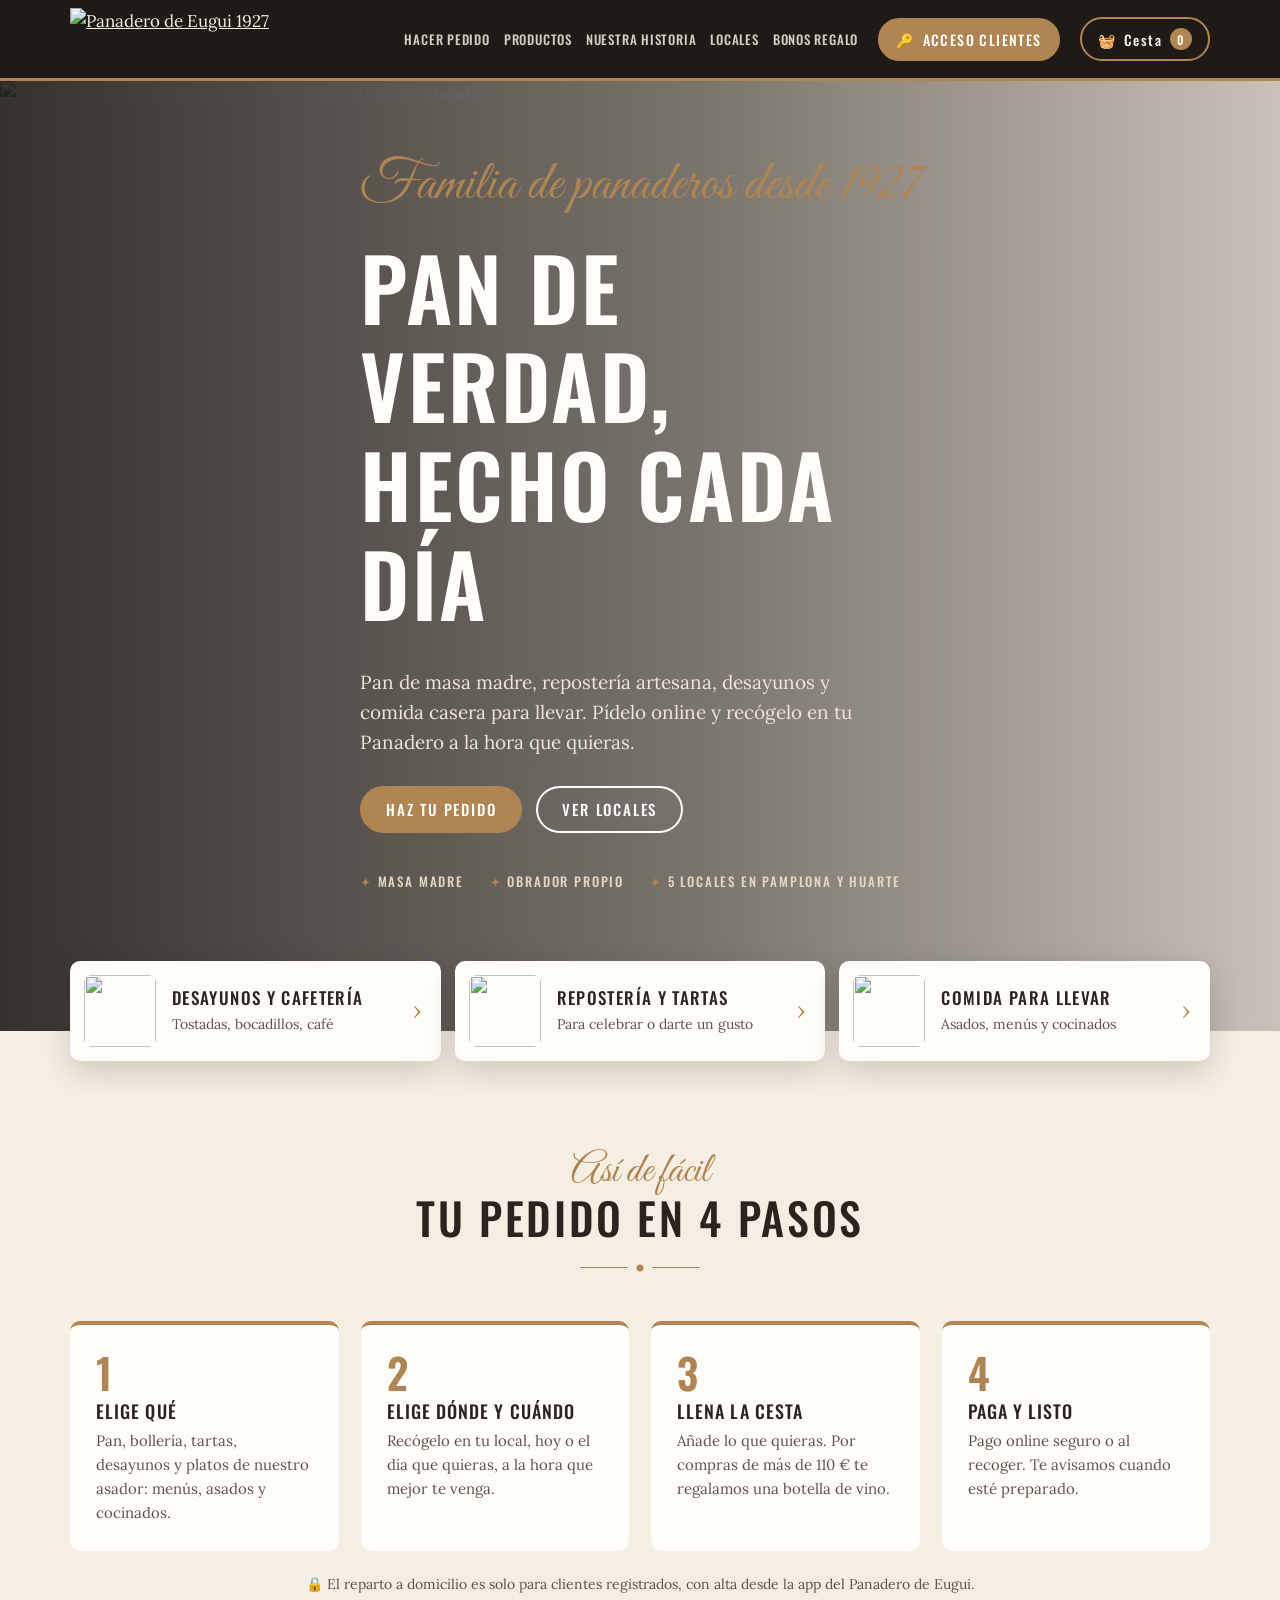
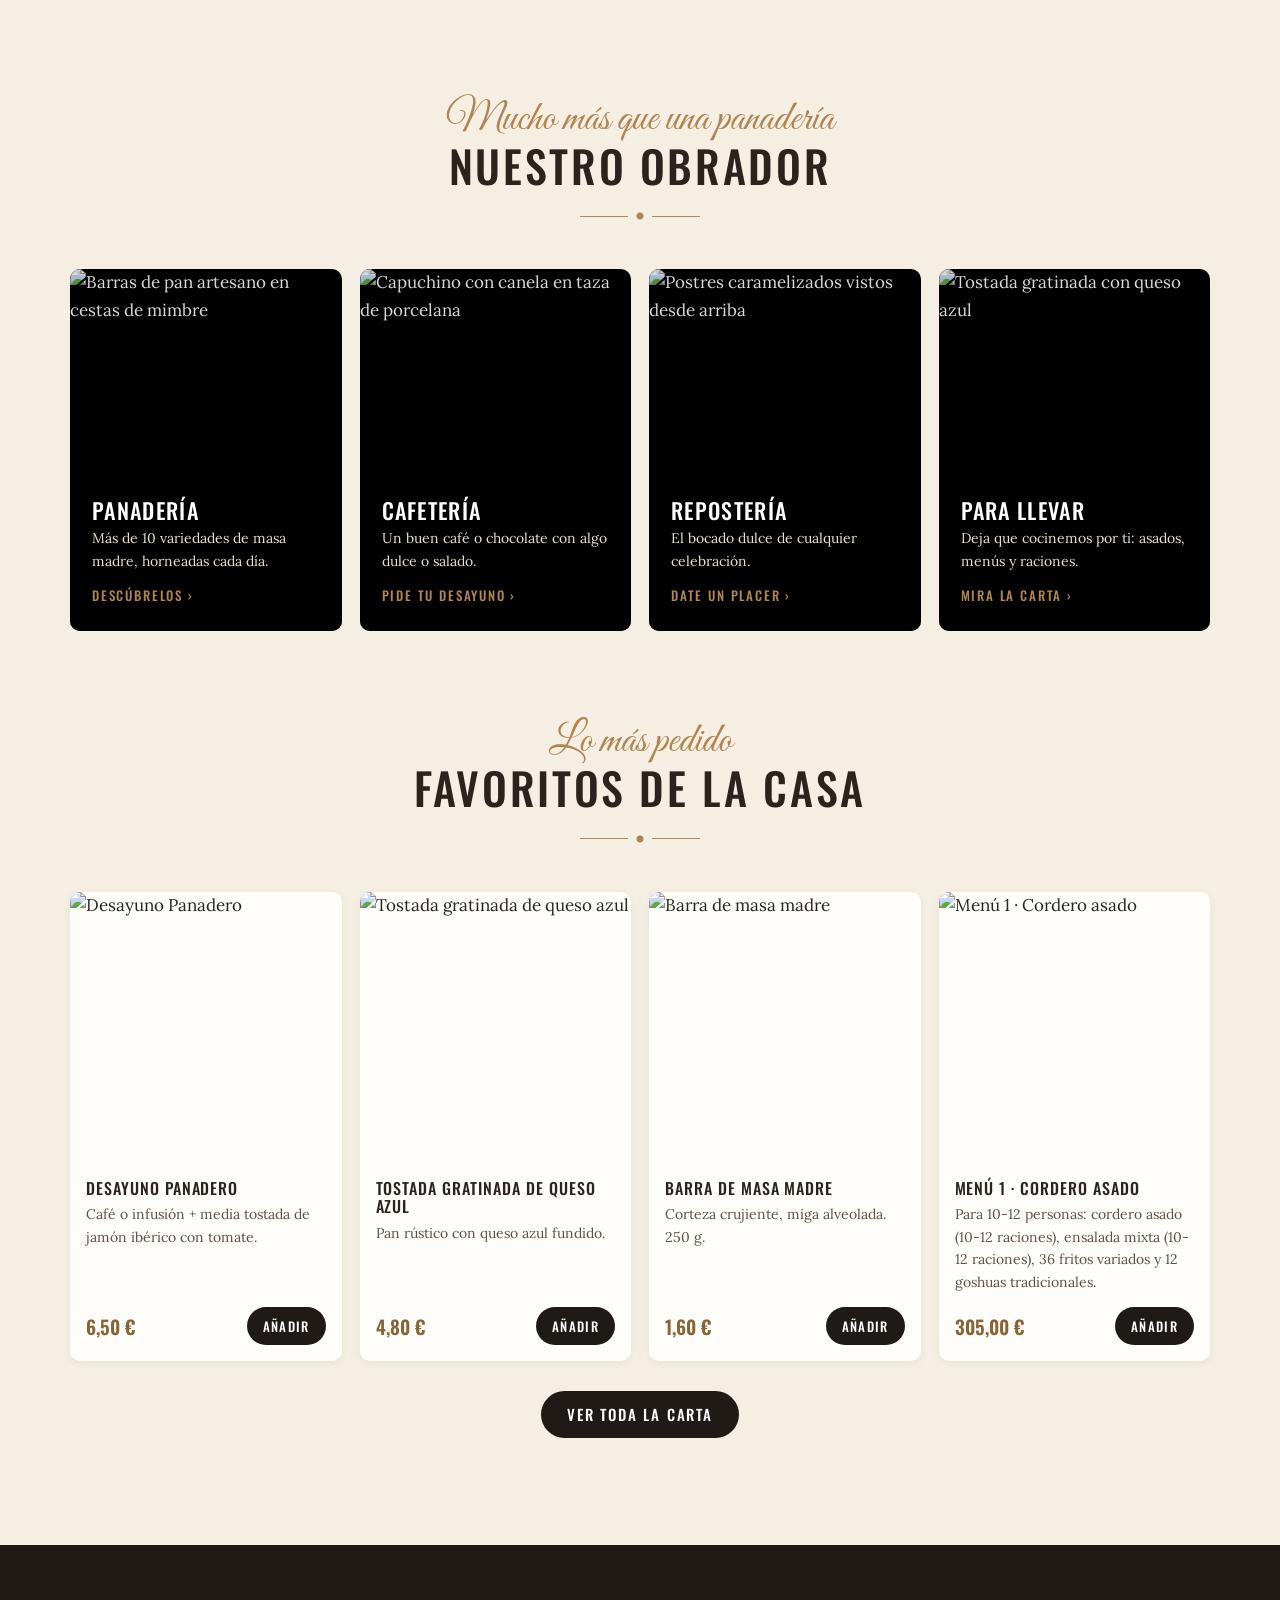
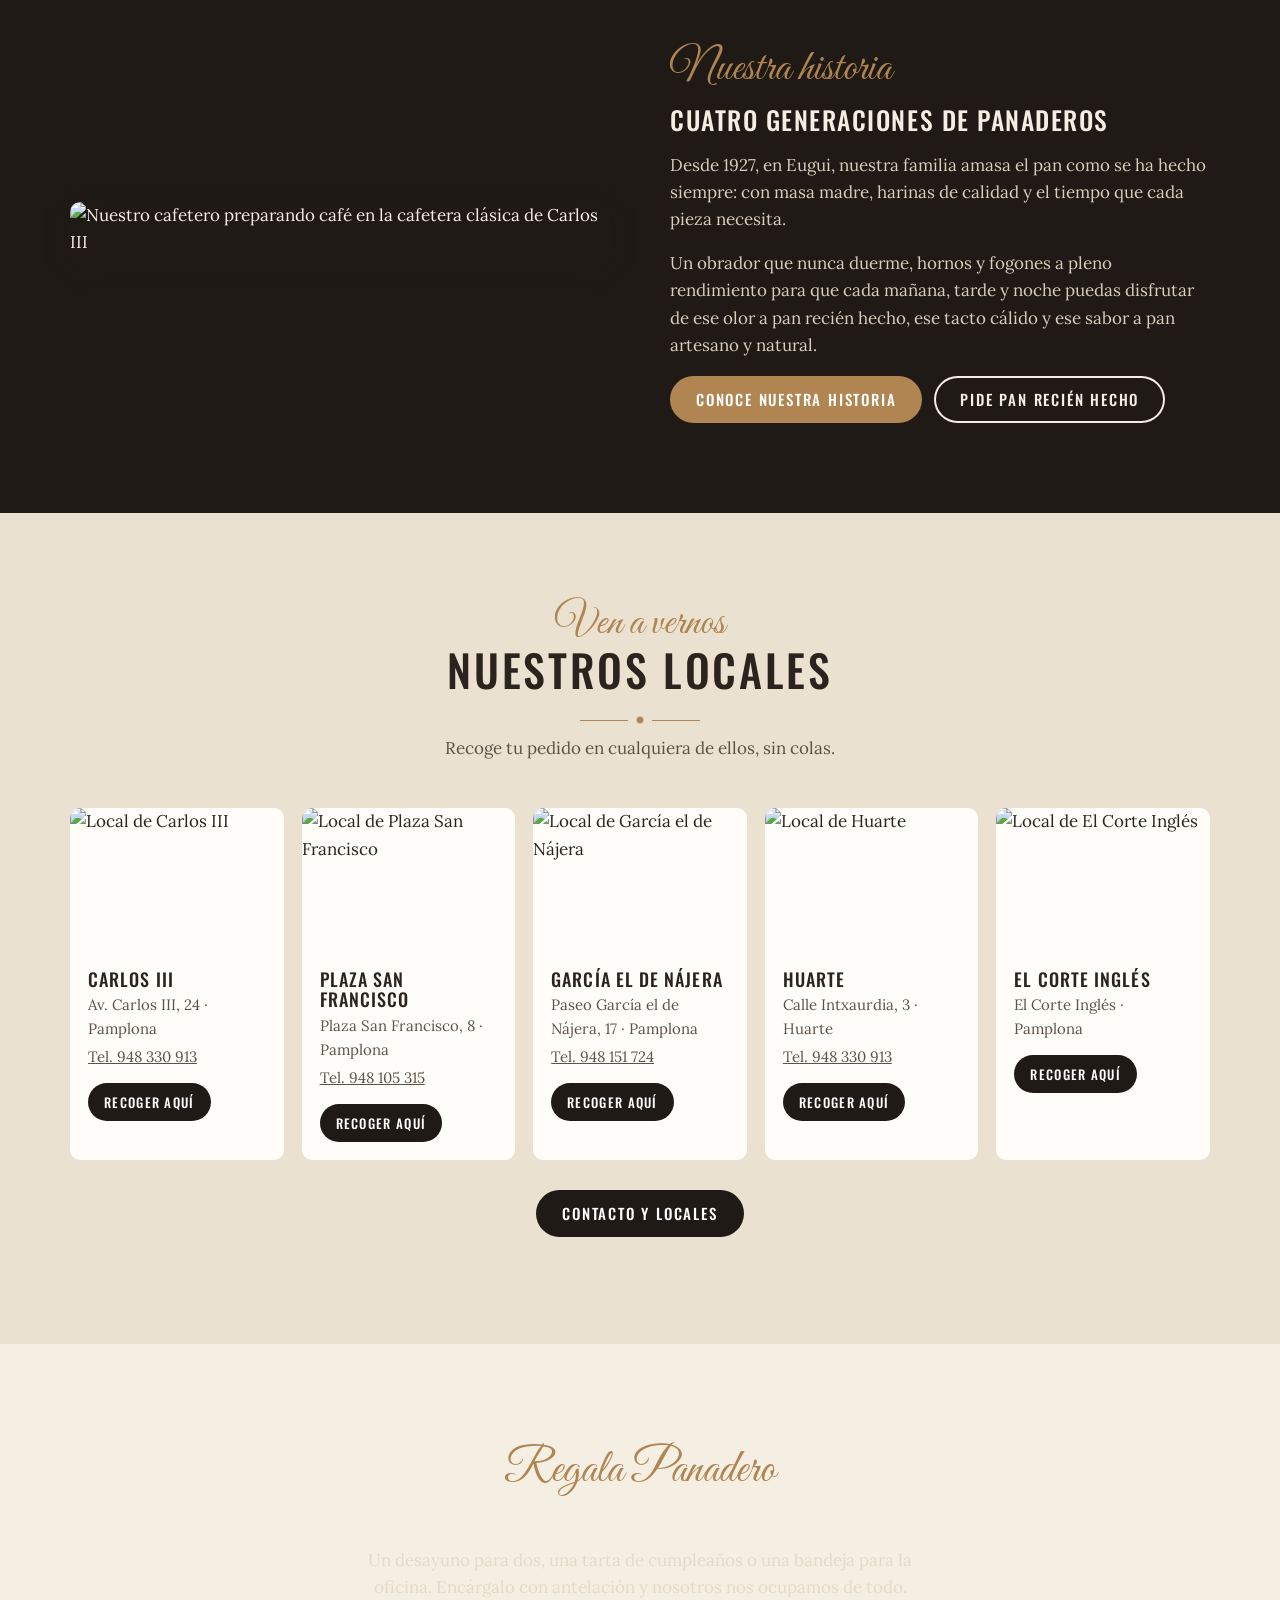
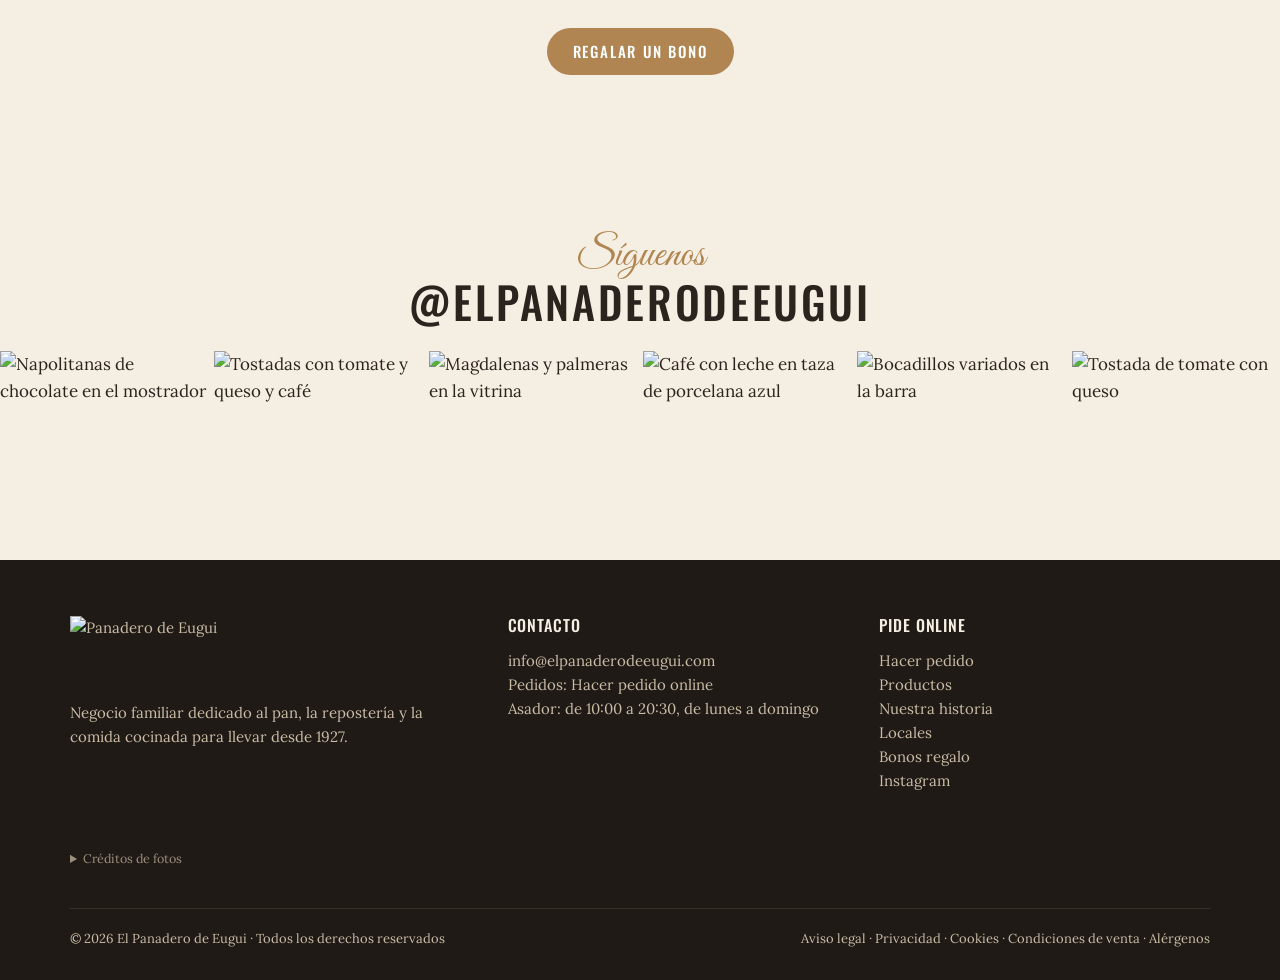
==== index.html @ a1040582 "Add files via upload" ====
<!doctype html>
<html lang="es">
<head>
<meta charset="utf-8">
<meta name="viewport" content="width=device-width,initial-scale=1">
<title>Panadero de Eugui · Familia de panaderos desde 1927</title>
<meta name="description" content="Pan de masa madre, repostería, cafetería y comida para llevar en Pamplona y Huarte. Haz tu pedido online y recógelo en tu tienda.">
<link rel="stylesheet" href="fuentes.css?v=20261023b">
<style>
:root{
  --negro:#1f1a16; --negro-2:#2a231d; --oro:#b08551; --oro-osc:#8a6436;
  --papel:#f5eee2; --papel-2:#ebe1d0; --texto:#2b241e; --texto-suave:#5e5248;
  --blanco:#fffdf9; --ok:#3f6b3a; --radio:10px;
  --sombra:0 10px 30px rgba(31,26,22,.18);
}
*{box-sizing:border-box}
html{scroll-behavior:smooth}
html,body{overflow-x:clip}
body{margin:0;background:var(--papel);color:var(--texto);font:17px/1.6 Lora,Georgia,serif}
img{max-width:100%;display:block}
a{color:inherit}
h1,h2,h3{font-family:Oswald,Arial Narrow,sans-serif;font-weight:500;letter-spacing:.06em;text-transform:uppercase;line-height:1.15;margin:0 0 .4em}
.script{font-family:"Great Vibes",cursive;text-transform:none;letter-spacing:0;font-weight:400;color:var(--oro)}
.wrap{max-width:1180px;margin:0 auto;padding:0 20px}
.skip{position:absolute;left:-999px;top:0;background:var(--oro);color:#fff;padding:10px 16px;z-index:999}
.skip:focus{left:10px;top:10px}
:focus-visible{outline:3px solid var(--oro);outline-offset:3px}
.btn{display:inline-flex;align-items:center;justify-content:center;gap:.5em;border:0;cursor:pointer;font:500 15px/1 Oswald,sans-serif;letter-spacing:.12em;text-transform:uppercase;padding:16px 26px;border-radius:999px;background:var(--oro);color:#fff;text-decoration:none;transition:background .2s,transform .2s}
.btn:hover{background:var(--oro-osc);transform:translateY(-1px)}
.btn.sec{background:transparent;color:inherit;box-shadow:inset 0 0 0 2px currentColor}
.btn.sec:hover{background:rgba(255,255,255,.08)}
.btn.osc{background:var(--negro)}
.btn[disabled]{opacity:.45;cursor:not-allowed;transform:none}

/* Cabecera */
header.top{position:sticky;top:0;z-index:50;background:var(--negro);color:var(--papel);border-bottom:3px solid var(--oro)}
.top .wrap{display:flex;align-items:center;gap:20px;height:78px}
.logo img{height:62px;width:auto}
nav.menu{display:flex;gap:22px;margin-left:auto}
nav.menu a{font:500 14px Oswald,sans-serif;letter-spacing:.14em;text-transform:uppercase;text-decoration:none;opacity:.85}
nav.menu a:hover{opacity:1;color:var(--oro)}
.carrito-btn{position:relative;background:none;border:2px solid var(--oro);color:var(--papel);border-radius:999px;padding:9px 16px;font:500 14px Oswald,sans-serif;letter-spacing:.1em;cursor:pointer;display:flex;gap:8px;align-items:center}
.carrito-btn .n{background:var(--oro);color:#fff;border-radius:999px;min-width:22px;height:22px;display:inline-grid;place-items:center;font-size:12px}
.hamb{display:none;background:none;border:0;color:var(--papel);font-size:28px;cursor:pointer}

/* Hero */
.hero{position:relative;min-height:min(86vh,720px);display:grid;align-items:center;color:var(--blanco);overflow:hidden}
.hero>img{position:absolute;inset:0;width:100%;height:100%;object-fit:cover}
.hero:after{content:"";position:absolute;inset:0;background:linear-gradient(90deg,rgba(20,16,13,.85) 0%,rgba(20,16,13,.55) 55%,rgba(20,16,13,.2) 100%)}
.hero .wrap{position:relative;z-index:1;padding-top:60px;padding-bottom:140px}
@media (max-width:600px){.hero .wrap{padding-bottom:90px}}
.hero .script{font-size:clamp(34px,5vw,56px);display:block;margin-bottom:6px}
.hero h1{font-size:clamp(40px,7vw,86px);font-weight:600;max-width:11ch;letter-spacing:.03em}
.hero p{max-width:520px;font-size:19px;margin:0 0 28px;color:#efe6d8}
.hero .ctas{display:flex;flex-wrap:wrap;gap:14px}
.hero .sello{display:flex;gap:26px;margin-top:38px;font:500 13px Oswald,sans-serif;letter-spacing:.14em;text-transform:uppercase;color:#e6d7c1;flex-wrap:wrap}
.hero .sello span:before{content:"✦ ";color:var(--oro)}

/* Accesos tipo Coffing */
.accesos{margin-top:-70px;position:relative;z-index:2}
.accesos .grid{display:grid;grid-template-columns:repeat(3,1fr);gap:14px}
.acceso{background:var(--blanco);border-radius:var(--radio);box-shadow:var(--sombra);display:flex;align-items:center;gap:16px;padding:14px 20px 14px 14px;text-decoration:none;border:0;cursor:pointer;text-align:left;font:inherit;color:inherit;transition:transform .2s}
.acceso:hover{transform:translateY(-3px)}
.acceso img{width:72px;height:72px;border-radius:8px;object-fit:cover}
.acceso b{display:block;font:500 17px Oswald,sans-serif;letter-spacing:.08em;text-transform:uppercase}
.acceso small{color:var(--texto-suave);font-size:14px}
.acceso .fl{margin-left:auto;font-size:22px;color:var(--oro)}

section{padding:90px 0}
.titulo{text-align:center;margin-bottom:46px}
.titulo .script{font-size:42px;display:block;line-height:1}
.titulo h2{font-size:clamp(28px,4vw,44px)}
.titulo p{max-width:640px;margin:8px auto 0;color:var(--texto-suave)}
.adorno{width:120px;height:14px;margin:10px auto 0;background:radial-gradient(circle,var(--oro) 3px,transparent 4px) center/14px 14px no-repeat,linear-gradient(var(--oro),var(--oro)) left center/48px 1px no-repeat,linear-gradient(var(--oro),var(--oro)) right center/48px 1px no-repeat}

/* Cómo funciona */
.pasos{display:grid;grid-template-columns:repeat(4,1fr);gap:22px;counter-reset:p}
.paso{background:var(--blanco);border-radius:var(--radio);padding:26px;border-top:4px solid var(--oro)}
.paso:before{counter-increment:p;content:counter(p);font:600 42px Oswald;color:var(--oro);display:block;line-height:1;margin-bottom:8px}
.paso h3{font-size:18px}
.paso p{margin:0;color:var(--texto-suave);font-size:15px}

/* Secciones de producto */
.bloques{display:grid;grid-template-columns:repeat(4,1fr);gap:18px}
.bloque{position:relative;border-radius:var(--radio);overflow:hidden;aspect-ratio:3/4;color:#fff;text-decoration:none;background:#000;cursor:pointer;border:0;padding:0;font:inherit;text-align:left}
.bloque img{width:100%;height:100%;object-fit:cover;transition:transform .5s,opacity .3s;opacity:.85}
.bloque:hover img{transform:scale(1.05);opacity:.7}
.bloque div{position:absolute;inset:auto 0 0 0;padding:22px;background:linear-gradient(transparent,rgba(0,0,0,.8))}
.bloque h3{font-size:22px;margin:0}
.bloque p{margin:4px 0 10px;font-size:14px;color:#eadfcd}
.bloque span{font:500 13px Oswald;letter-spacing:.14em;text-transform:uppercase;color:var(--oro)}

/* Historia */
.historia{background:var(--negro);color:var(--papel)}
.historia .wrap{display:grid;grid-template-columns:1fr 1fr;gap:60px;align-items:center}
.historia img{border-radius:var(--radio);box-shadow:var(--sombra)}
.historia p{color:#d9cdbb}
.historia .script{font-size:44px}

/* Catálogo destacado */
.destacados{display:grid;grid-template-columns:repeat(4,1fr);gap:18px}
.prod{background:var(--blanco);border-radius:var(--radio);overflow:hidden;display:flex;flex-direction:column;box-shadow:0 2px 10px rgba(0,0,0,.05)}
.prod img{aspect-ratio:1;object-fit:cover;width:100%}
.prod .c{padding:16px;display:flex;flex-direction:column;gap:6px;flex:1}
.prod h3{font-size:16px;margin:0}
.prod p{margin:0;font-size:14px;color:var(--texto-suave);flex:1}
.prod .pie{display:flex;align-items:center;justify-content:space-between;margin-top:8px}
.precio{font:600 19px Oswald;color:var(--oro-osc)}
.add{background:var(--negro);color:#fff;border:0;border-radius:999px;padding:9px 16px;font:500 13px Oswald;letter-spacing:.1em;text-transform:uppercase;cursor:pointer}
.add:hover{background:var(--oro)}

/* Locales */
.locales{background:var(--papel-2)}
.locs{display:grid;grid-template-columns:repeat(auto-fit,minmax(200px,1fr));gap:18px}
.loc{background:var(--blanco);border-radius:var(--radio);overflow:hidden}
.loc img{aspect-ratio:3/2;object-fit:cover;width:100%}
.loc .c{padding:18px}
.loc h3{font-size:18px;margin-bottom:4px}
.loc p{margin:0 0 4px;font-size:15px;color:var(--texto-suave)}

/* Insta */
.insta{display:grid;grid-template-columns:repeat(6,1fr);gap:6px}
.insta img{aspect-ratio:1;object-fit:cover;width:100%}

/* Bono */
.bono{background:linear-gradient(rgba(31,26,22,.78),rgba(31,26,22,.78)),var(--bg) center/cover;color:var(--papel);text-align:center}
.bono .script{font-size:46px}
.bono p{max-width:560px;margin:0 auto 26px;color:#e6d9c5}

footer{background:var(--negro);color:#cbbca6;padding:56px 0 30px;font-size:15px}
footer .wrap{display:grid;grid-template-columns:1.2fr 1fr 1fr;gap:40px}
footer h3{color:var(--papel);font-size:16px}
footer a{text-decoration:none}
footer a:hover{color:var(--oro)}
footer .legal{grid-column:1/-1;border-top:1px solid #3a3129;padding-top:20px;font-size:13px;display:flex;justify-content:space-between;flex-wrap:wrap;gap:10px}

/* ===== Tienda (flujo de pedido) ===== */
.capa{position:fixed;inset:0;background:rgba(15,12,10,.6);z-index:80;display:none;align-items:center;justify-content:center;padding:16px}
.capa.on{display:flex}
.modal{background:var(--papel);border-radius:14px;max-width:620px;width:100%;max-height:92vh;overflow:auto;padding:34px;position:relative;box-shadow:var(--sombra)}
.modal h2{font-size:24px}
.cerrar{position:absolute;top:14px;right:14px;background:none;border:0;font-size:28px;cursor:pointer;color:var(--texto);width:44px;height:44px}
.servicios{display:grid;grid-template-columns:1fr 1fr;gap:12px;margin-top:18px}
.serv{background:var(--negro);color:var(--papel);border:0;border-radius:10px;padding:22px 14px;cursor:pointer;font:500 16px Oswald;letter-spacing:.06em;text-align:center}
.serv .ico{font-size:28px;display:block;margin-bottom:6px}
.serv small{display:block;font:400 13px Lora;color:#cdbfa9;margin-top:4px;letter-spacing:0}
.serv:hover,.serv[aria-pressed=true]{background:var(--oro)}
.lista-locales{display:grid;gap:10px;margin-top:16px}
.opt{display:flex;gap:14px;align-items:center;background:var(--blanco);border:2px solid transparent;border-radius:10px;padding:10px;cursor:pointer;text-align:left;font:inherit;color:inherit}
.opt img{width:64px;height:48px;object-fit:cover;border-radius:6px}
.opt b{font:500 16px Oswald;letter-spacing:.05em}
.opt small{display:block;color:var(--texto-suave)}
.opt[aria-pressed=true],.opt:hover{border-color:var(--oro)}
label{display:block;font:500 13px Oswald;letter-spacing:.1em;text-transform:uppercase;margin:16px 0 6px}
input,select,textarea{width:100%;font:16px Lora,serif;padding:12px 14px;border:1px solid #cdbfa9;border-radius:8px;background:var(--blanco);color:var(--texto)}
.fila{display:grid;grid-template-columns:1fr 1fr;gap:12px}
.horas{display:flex;flex-wrap:wrap;gap:8px;margin-top:6px}
.hora{border:1px solid #cdbfa9;background:var(--blanco);border-radius:999px;padding:8px 14px;cursor:pointer;font:15px Lora}
.hora[aria-pressed=true]{background:var(--negro);color:#fff;border-color:var(--negro)}
.aviso{font-size:14px;color:var(--texto-suave);margin-top:8px}
.err{color:#a3321f;font-size:14px;margin-top:8px;min-height:1em}

/* Página de pedido */
#tienda{display:none;padding:0 0 120px;background:var(--papel)}
body.modo-tienda #tienda{display:block}
body.modo-tienda main.inicio{display:none}
.barra-pedido{background:var(--negro-2);color:var(--papel);padding:14px 0;position:sticky;top:81px;z-index:40}
.barra-pedido .wrap{display:flex;gap:16px;align-items:center;flex-wrap:wrap;font-size:15px}
.barra-pedido b{color:var(--oro);font-weight:600}
.barra-pedido button{margin-left:auto;background:none;border:1px solid var(--oro);color:var(--papel);border-radius:999px;padding:6px 14px;cursor:pointer;font:14px Lora}
.tienda-cab{padding:40px 0 10px}
.tabs{display:flex;gap:8px;overflow-x:auto;padding:10px 0 18px;position:sticky;top:137px;background:var(--papel);z-index:30}
.tab{flex:none;border:1px solid var(--negro);background:transparent;border-radius:999px;padding:10px 18px;font:500 14px Oswald;letter-spacing:.1em;text-transform:uppercase;cursor:pointer;color:var(--negro)}
.tab[aria-selected=true]{background:var(--negro);color:var(--papel)}
.cat-tit{margin:34px 0 16px;font-size:26px;display:flex;align-items:center;gap:14px}
.cat-tit:after{content:"";flex:1;height:1px;background:#cdbfa9}
.lista-prod{display:grid;grid-template-columns:repeat(auto-fill,minmax(250px,1fr));gap:18px}
.cant{display:flex;align-items:center;gap:6px}
.cant button{width:34px;height:34px;border-radius:50%;border:1px solid var(--negro);background:var(--blanco);cursor:pointer;font-size:18px;line-height:1}
.cant span{min-width:22px;text-align:center;font:600 16px Oswald}

/* Carrito */
.panel{position:fixed;top:0;right:0;height:100%;width:min(420px,100%);background:var(--blanco);z-index:90;transform:translateX(105%);transition:transform .3s;display:flex;flex-direction:column;box-shadow:-10px 0 30px rgba(0,0,0,.2)}
.panel.on{transform:none}
.panel header{display:flex;align-items:center;justify-content:space-between;padding:20px 22px;border-bottom:1px solid var(--papel-2)}
.panel header h2{margin:0;font-size:22px}
.items{flex:1;overflow:auto;padding:10px 22px}
.item{display:grid;grid-template-columns:56px 1fr auto;gap:12px;align-items:center;padding:12px 0;border-bottom:1px solid var(--papel-2)}
.item img{width:56px;height:56px;border-radius:8px;object-fit:cover}
.item b{font:500 15px Oswald;letter-spacing:.04em}
.item small{display:block;color:var(--texto-suave)}
.panel footer{background:var(--papel);color:var(--texto);padding:20px 22px;display:block}
.tot{display:flex;justify-content:space-between;margin:4px 0;font-size:15px}
.tot.g{font:600 22px Oswald;margin:10px 0 14px}
.vacio{text-align:center;color:var(--texto-suave);padding:50px 10px}
.fondo-panel{position:fixed;inset:0;background:rgba(0,0,0,.4);z-index:85;display:none}
.fondo-panel.on{display:block}
.flotante{position:fixed;bottom:18px;left:50%;transform:translateX(-50%);z-index:60;display:none;box-shadow:var(--sombra)}
body.modo-tienda .flotante.hay{display:inline-flex}

/* Checkout */
.pagos{display:grid;gap:10px;margin-top:6px}
.pago{display:flex;gap:12px;align-items:flex-start;background:var(--blanco);border:2px solid #e0d4c1;border-radius:10px;padding:14px;cursor:pointer}
.pago input{width:auto;margin-top:5px}
.pago.off{opacity:.55;cursor:not-allowed}
.pago b{font:500 16px Oswald;letter-spacing:.05em}
.pago small{display:block;color:var(--texto-suave)}
.resumen{background:var(--blanco);border-radius:10px;padding:14px 16px;margin-top:16px;font-size:15px}
.ok-ico{width:70px;height:70px;border-radius:50%;background:var(--ok);color:#fff;display:grid;place-items:center;font-size:36px;margin:0 auto 14px}
.chk{display:flex;gap:10px;align-items:flex-start;font-size:14px;margin-top:14px}
.chk input{width:auto;margin-top:4px}

@media (max-width:980px){
  nav.menu{display:none;position:absolute;top:81px;left:0;right:0;background:var(--negro);flex-direction:column;padding:16px 20px;gap:14px}
  nav.menu.on{display:flex}
  .hamb{display:block}
  .carrito-btn{margin-left:auto}
  .accesos .grid,.bloques,.destacados{grid-template-columns:repeat(2,1fr)}
  .pasos{grid-template-columns:repeat(2,1fr)}
  .historia .wrap{grid-template-columns:1fr}
  .insta{grid-template-columns:repeat(3,1fr)}
  footer .wrap{grid-template-columns:1fr}
}
@media (max-width:600px){
  body{font-size:16px}
  .top .wrap{height:68px}.logo img{height:52px}
  nav.menu{top:71px}.barra-pedido{top:71px}.tabs{top:127px}
  .accesos{margin-top:-40px}
  .accesos .grid,.bloques,.destacados,.pasos{grid-template-columns:1fr}
  .bloque{aspect-ratio:16/10}
  .servicios,.fila{grid-template-columns:1fr}
  .modal{padding:26px 18px}
  section{padding:64px 0}
  .carrito-btn .t{display:none}
}
@media (prefers-reduced-motion:reduce){*{transition:none!important;scroll-behavior:auto!important}}
</style>
</head>
<body>
<a class="skip" href="#contenido">Saltar al contenido</a>

<header class="top">
  <div class="wrap">
    <a class="logo" href="#" aria-label="Panadero de Eugui, inicio"><img data-img="logo" src="[data-uri]" alt="Panadero de Eugui 1927"></a>
    <nav class="menu" id="menu" aria-label="Principal">
      <a href="#" onclick="abrirPedido();return false">Hacer pedido</a>
      <a href="#productos">Productos</a>
      <a href="#nuestra-historia">Nuestra historia</a>
      <a href="#contacto-locales">Locales</a>
      <a href="#bonos-regalo">Bonos regalo</a>
    </nav>
    <button class="carrito-btn" onclick="abrirCarrito()" aria-label="Ver cesta"><span aria-hidden="true">🧺</span><span class="t">Cesta</span><span class="n" id="nCesta">0</span></button>
    <button class="hamb" aria-label="Abrir menú" aria-expanded="false" aria-controls="menu" onclick="toggleMenu(this)">☰</button>
  </div>
</header>

<div id="contenido"></div>
<main class="inicio">
  <section class="hero" style="padding:0">
    <img data-img="hero-pan" src="[data-uri]" alt="Cestas de pan de masa madre recién horneado en el obrador">
    <div class="wrap">
      <span class="script">Familia de panaderos desde 1927</span>
      <h1>Pan de verdad, hecho cada día</h1>
      <p>Pan de masa madre, repostería artesana, desayunos y comida casera para llevar. Pídelo online y recógelo en tu Panadero a la hora que quieras.</p>
      <div class="ctas">
        <button class="btn" onclick="abrirPedido()">Haz tu pedido</button>
        <a class="btn sec" href="#contacto-locales">Ver locales</a>
      </div>
      <div class="sello"><span>Masa madre</span><span>Obrador propio</span><span>5 locales en Pamplona y Huarte</span></div>
    </div>
  </section>

  <div class="accesos"><div class="wrap"><div class="grid">
    <button class="acceso" onclick="abrirPedido('desayunos')"><img data-img="desayuno-jamon" src="[data-uri]" alt=""><span><b>Desayunos y cafetería</b><small>Tostadas, bocadillos, café</small></span><span class="fl" aria-hidden="true">›</span></button>
    <button class="acceso" onclick="abrirPedido('reposteria')"><img data-img="vitrina-dulces" src="[data-uri]" alt=""><span><b>Repostería y tartas</b><small>Para celebrar o darte un gusto</small></span><span class="fl" aria-hidden="true">›</span></button>
    <button class="acceso" onclick="abrirPedido('llevar')"><img data-img="tortilla" src="[data-uri]" alt=""><span><b>Comida para llevar</b><small>Asados, menús y cocinados</small></span><span class="fl" aria-hidden="true">›</span></button>
  </div></div></div>

  <section>
    <div class="wrap">
      <div class="titulo"><span class="script">Así de fácil</span><h2>Tu pedido en 4 pasos</h2><div class="adorno"></div></div>
      <div class="pasos">
        <div class="paso"><h3>Elige qué</h3><p>Pan, bollería, tartas, desayunos y platos de nuestro asador: menús, asados y cocinados.</p></div>
        <div class="paso"><h3>Elige dónde y cuándo</h3><p>Recógelo en tu local, hoy o el día que quieras, a la hora que mejor te venga.</p></div>
        <div class="paso"><h3>Llena la cesta</h3><p>Añade lo que quieras. Por compras de más de 110 € te regalamos una botella de vino.</p></div>
        <div class="paso"><h3>Paga y listo</h3><p>Pago online seguro o al recoger. Te avisamos cuando esté preparado.</p></div>
      </div>
      <p class="aviso" style="text-align:center;margin-top:22px">🔒 El reparto a domicilio es solo para clientes registrados, con alta desde la app del Panadero de Eugui.</p>
      <div hidden>
      </div>
    </div>
  </section>

  <section id="obrador" style="padding-top:0">
    <div class="wrap">
      <div class="titulo"><span class="script">Mucho más que una panadería</span><h2>Nuestro obrador</h2><div class="adorno"></div></div>
      <div class="bloques">
        <button class="bloque" onclick="location.hash='panaderia'"><img data-img="barras" src="[data-uri]" alt="Barras de pan artesano en cestas de mimbre"><div><h3>Panadería</h3><p>Más de 10 variedades de masa madre, horneadas cada día.</p><span>Descúbrelos ›</span></div></button>
        <button class="bloque" onclick="location.hash='cafeteria'"><img data-img="capuchino" src="[data-uri]" alt="Capuchino con canela en taza de porcelana"><div><h3>Cafetería</h3><p>Un buen café o chocolate con algo dulce o salado.</p><span>Pide tu desayuno ›</span></div></button>
        <button class="bloque" onclick="location.hash='reposteria'"><img data-img="cuajadas" src="[data-uri]" alt="Postres caramelizados vistos desde arriba"><div><h3>Repostería</h3><p>El bocado dulce de cualquier celebración.</p><span>Date un placer ›</span></div></button>
        <button class="bloque" onclick="location.hash='comida-para-llevar'"><img data-img="tostada-queso" src="[data-uri]" alt="Tostada gratinada con queso azul"><div><h3>Para llevar</h3><p>Deja que cocinemos por ti: asados, menús y raciones.</p><span>Mira la carta ›</span></div></button>
      </div>
    </div>
  </section>

  <section style="padding-top:0">
    <div class="wrap">
      <div class="titulo"><span class="script">Lo más pedido</span><h2>Favoritos de la casa</h2><div class="adorno"></div></div>
      <div class="destacados" id="destacados"></div>
      <p style="text-align:center;margin-top:30px"><button class="btn osc" onclick="abrirPedido()">Ver toda la carta</button></p>
    </div>
  </section>

  <section class="historia" id="historia">
    <div class="wrap">
      <img data-img="cafetera" src="[data-uri]" alt="Nuestro cafetero preparando café en la cafetera clásica de Carlos III">
      <div>
        <span class="script">Nuestra historia</span>
        <h2>Cuatro generaciones de panaderos</h2>
        <p>Desde 1927, en Eugui, nuestra familia amasa el pan como se ha hecho siempre: con masa madre, harinas de calidad y el tiempo que cada pieza necesita.</p>
        <p>Un obrador que nunca duerme, hornos y fogones a pleno rendimiento para que cada mañana, tarde y noche puedas disfrutar de ese olor a pan recién hecho, ese tacto cálido y ese sabor a pan artesano y natural.</p>
        <div style="display:flex;gap:12px;flex-wrap:wrap"><a class="btn" href="#nuestra-historia">Conoce nuestra historia</a><button class="btn sec" onclick="abrirPedido('pan')">Pide pan recién hecho</button></div>
      </div>
    </div>
  </section>

  <section class="locales" id="locales">
    <div class="wrap">
      <div class="titulo"><span class="script">Ven a vernos</span><h2>Nuestros locales</h2><div class="adorno"></div><p>Recoge tu pedido en cualquiera de ellos, sin colas.</p></div>
      <div class="locs" id="locs"></div>
      <p style="text-align:center;margin-top:30px"><a class="btn osc" href="#contacto-locales">Contacto y locales</a></p>
    </div>
  </section>

  <section class="bono" id="bono" data-bg="hero-salon">
    <div class="wrap">
      <span class="script">Regala Panadero</span>
      <h2>Bonos regalo y encargos</h2>
      <p>Un desayuno para dos, una tarta de cumpleaños o una bandeja para la oficina. Encárgalo con antelación y nosotros nos ocupamos de todo.</p>
      <a class="btn" href="#bonos-regalo">Regalar un bono</a>
    </div>
  </section>

  <section style="padding:70px 0 0">
    <div class="wrap titulo" style="margin-bottom:24px"><span class="script">Síguenos</span><h2>@elpanaderodeeugui</h2></div>
    <div class="insta">
      <img data-img="napolitanas" src="[data-uri]" alt="Napolitanas de chocolate en el mostrador">
      <img data-img="tostadas" src="[data-uri]" alt="Tostadas con tomate y queso y café">
      <img data-img="magdalenas" src="[data-uri]" alt="Magdalenas y palmeras en la vitrina">
      <img data-img="cafe" src="[data-uri]" alt="Café con leche en taza de porcelana azul">
      <img data-img="bocadillos" src="[data-uri]" alt="Bocadillos variados en la barra">
      <img data-img="tostada-tomate" src="[data-uri]" alt="Tostada de tomate con queso">
    </div>
  </section>
</main>
<!-- ===== PÁGINAS INTERIORES (textos de elpanaderodeeugui.com) ===== -->
<style>
.vista{display:none;background:var(--papel)}
a.add,a.btn{text-decoration:none;display:inline-flex;align-items:center}
.vista.on{display:block}
body.en-vista main.inicio{display:none}
.v-cab{position:relative;min-height:340px;display:grid;align-items:end;color:var(--blanco);overflow:hidden;background:var(--negro)}
.v-cab>img{position:absolute;inset:0;width:100%;height:100%;object-fit:cover}
.v-cab:after{content:"";position:absolute;inset:0;background:linear-gradient(0deg,rgba(20,16,13,.88) 0%,rgba(20,16,13,.45) 60%,rgba(20,16,13,.3) 100%)}
.v-cab .wrap{position:relative;z-index:1;padding-top:70px;padding-bottom:44px;width:100%}
.v-cab h1{font-size:clamp(34px,6vw,64px);margin:0}
.v-cab .script{font-size:clamp(26px,3.6vw,40px);display:block;margin-top:4px}
.volver{display:inline-block;margin-bottom:18px;color:#e6d7c1;text-decoration:none;font:500 13px Oswald,sans-serif;letter-spacing:.14em;text-transform:uppercase}
.volver:hover{color:var(--oro)}
.v-cuerpo{padding:70px 0}
.v-dos{display:grid;grid-template-columns:1fr 1fr;gap:56px;align-items:center}
.v-dos+.v-dos{margin-top:70px}
.v-dos img{border-radius:var(--radio);box-shadow:var(--sombra);width:100%}
.v-dos h2{font-size:clamp(24px,3vw,34px)}
.v-dos .script{font-size:34px;display:block;line-height:1.1}
.v-dos p{color:var(--texto-suave)}
.v-ctas{display:flex;flex-wrap:wrap;gap:12px;margin-top:22px}
.v-ctas .btn.sec{color:var(--negro)}
figure{margin:0}
figcaption{font-size:14px;color:var(--texto-suave);font-style:italic;margin-top:8px}
.hito{display:grid;grid-template-columns:110px 1fr;gap:18px;padding:16px 0;border-top:1px solid #dccfb9}
.hito b{font:600 30px Oswald;color:var(--oro)}
.hito p{margin:0}
.galeria{display:grid;grid-template-columns:repeat(3,1fr);gap:18px;margin-top:56px}
.v-oscura{background:var(--negro);color:var(--papel);padding:70px 0}
.v-oscura p{color:#d9cdbb}
.v-oscura h2{color:var(--papel)}
.tarjetas{display:grid;grid-template-columns:repeat(4,1fr);gap:18px}
.tarj{background:var(--blanco);border-radius:var(--radio);overflow:hidden;display:flex;flex-direction:column}
.tarj img{aspect-ratio:4/3;object-fit:cover;width:100%}
.tarj .c{padding:18px;display:flex;flex-direction:column;gap:8px;flex:1}
.tarj h3{margin:0;font-size:20px}
.tarj p{margin:0;color:var(--texto-suave);font-size:15px;flex:1}
.tarj .acc{display:flex;gap:8px;flex-wrap:wrap;margin-top:8px}
.carta-res{display:grid;grid-template-columns:repeat(2,1fr);gap:22px;margin-top:10px}
.carta-res section{background:var(--blanco);border-radius:var(--radio);padding:22px 24px}
.carta-res h3{font-size:20px;color:var(--oro-osc);margin-bottom:10px}
.fila-precio{display:flex;justify-content:space-between;gap:14px;padding:7px 0;border-bottom:1px dotted #cdbfa9;font-size:15px}
.fila-precio span:last-child{font:600 15px Oswald;color:var(--negro);white-space:nowrap}
.fila-precio small{display:block;color:var(--texto-suave);font-size:13px}
.loc-grande{display:grid;grid-template-columns:1fr 1fr;gap:22px}
.loc-grande article{background:var(--blanco);border-radius:var(--radio);overflow:hidden;display:grid;grid-template-columns:44% 1fr}
.loc-grande img{width:100%;height:100%;object-fit:cover;min-height:200px}
.loc-grande .c{padding:20px}
.loc-grande h3{font-size:20px;margin-bottom:6px}
.loc-grande p{margin:0 0 6px;color:var(--texto-suave);font-size:15px}
.contacto-cab{text-align:center;margin-bottom:40px}
.contacto-cab a{font:500 18px Oswald;letter-spacing:.08em;color:var(--oro-osc)}
@media (max-width:980px){.v-dos,.carta-res,.loc-grande{grid-template-columns:1fr}.tarjetas{grid-template-columns:repeat(2,1fr)}.galeria{grid-template-columns:1fr 1fr}.v-dos.inv>:first-child{order:2}}
@media (max-width:600px){.tarjetas,.galeria{grid-template-columns:1fr}.loc-grande article{grid-template-columns:1fr}.hito{grid-template-columns:1fr;gap:4px}.v-cuerpo{padding:50px 0}}
</style>

<!-- Productos -->
<div class="vista" id="v-productos" data-titulo="Productos">
  <section class="v-cab" style="padding:0"><img data-img="hero-pan" alt=""><div class="wrap"><a class="volver" href="#">← Inicio</a><h1>Productos</h1><span class="script">Mucho más que una panadería</span></div></section>
  <section class="v-cuerpo"><div class="wrap">
    <div class="tarjetas">
      <article class="tarj"><img data-img="barras" alt="Barras de pan artesano en cestas de mimbre"><div class="c"><h3>Panadería</h3><p>Escoja entre nuestra oferta de panes siempre recién horneados.</p><div class="acc"><a class="add" href="#panaderia">Descúbralos</a><a class="add" href="pedidos.html?v=20261023b#pan" style="background:var(--oro)">Pedir</a></div></div></article>
      <article class="tarj"><img data-img="capuchino" alt="Capuchino con canela"><div class="c"><h3>Cafetería</h3><p>Disfrute de un buen café o chocolate y acompáñelo con una de nuestras propuestas de dulces o salados.</p><div class="acc"><a class="add" href="#cafeteria">Visítenos</a><a class="add" href="pedidos.html?v=20261023b#desayunos" style="background:var(--oro)">Pedir</a></div></div></article>
      <article class="tarj"><img data-img="cuajadas" alt="Postres caramelizados"><div class="c"><h3>Repostería</h3><p>El bocado dulce de cualquier celebración o, simplemente, porque le apetece.</p><div class="acc"><a class="add" href="#reposteria">Dése un placer</a><a class="add" href="pedidos.html?v=20261023b#reposteria" style="background:var(--oro)">Pedir</a></div></div></article>
      <article class="tarj"><img data-img="pollo-asado" alt="Pollo asado"><div class="c"><h3>Comida para llevar</h3><p>Deje que nosotros le preparemos la comida. Dejará de cocinar.</p><div class="acc"><a class="add" href="#comida-para-llevar">Mire nuestra carta</a><a class="add" href="pedidos.html?v=20261023b#llevar" style="background:var(--oro)">Pedir</a></div></div></article>
    </div>
  </div></section>
</div>

<!-- Panadería -->
<div class="vista" id="v-panaderia" data-titulo="Panadería">
  <section class="v-cab" style="padding:0"><img data-img="hero-pan" alt=""><div class="wrap"><a class="volver" href="#productos">← Productos</a><h1>Panadería</h1><span class="script">Productos elaborados de forma artesanal para volver a disfrutar del placer de comer pan</span></div></section>
  <section class="v-cuerpo"><div class="wrap">
    <div class="v-dos">
      <div><h2>Un pan que puedes oler, escuchar, sentir y degustar</h2>
        <p>Solo al caminar por la terraza ya lo has sentido. Es un aroma especial, intenso y al mismo tiempo sutil; pero inconfundible.</p>
        <p>Un obrador que nunca duerme, hornos y fogones, nuestro equipo, a pleno rendimiento, para que todas las mañanas, tardes y noches, puedas disfrutar de esa sensación, ese olor a pan recién hecho, ese tacto cálido y ese sabor a pan artesano y natural.</p></div>
      <img data-img="barras" alt="Barras de pan artesano en cestas de mimbre">
    </div>
    <div class="v-dos inv">
      <img data-img="hero-pan" alt="Cestas de pan de masa madre recién horneado">
      <div><h2>Suave, crujiente y siempre recién hecho</h2>
        <p>El Panadero de Eugui dispone de una variedad de panes hidratados, elaborados cuidadosamente uno a uno, mediante un proceso artesano.</p>
        <p>Más de 10 variedades de pan hechos a partir de masa madre, que elaboramos cuidadosamente todos los días mediante un proceso artesano.</p>
        <div class="v-ctas"><a class="btn" href="pedidos.html?v=20261023b#pan">Pide tu pan</a><a class="btn sec" href="#productos">Ver otros productos</a></div></div>
    </div>
  </div></section>
</div>

<!-- Cafetería -->
<div class="vista" id="v-cafeteria" data-titulo="Cafetería">
  <section class="v-cab" style="padding:0"><img data-img="cafetera" alt=""><div class="wrap"><a class="volver" href="#productos">← Productos</a><h1>Cafetería</h1><span class="script">Una pausa para disfrutar de nuestros productos recién hechos, en un ambiente acogedor</span></div></section>
  <section class="v-cuerpo"><div class="wrap">
    <div class="v-dos">
      <div><h2>Nuestro café se tuesta en casa</h2>
        <p>Un gran salón estilo francés. De fondo suena ‘Apocalíptica’ de Anton Bruckner, o quizá sea otra obra de música clásica. Es un sonido tenue, sutil.</p>
        <p>Eso sí, al acercarte a la entrada, miles de aromas, a pan y a café recién hecho se han agolpado ante ti, creando un mundo de sensaciones.</p>
        <p>¿Lo reconoces? Es el momento.</p></div>
      <img data-img="hero-salon" alt="Salón de la cafetería">
    </div>
    <div class="v-dos inv">
      <img data-img="capuchino" alt="Capuchino con canela">
      <div><span class="script">Oler, escuchar y sentir.</span><h2>Un lugar donde activar los sentidos, un espacio para compartir momentos</h2>
        <p>Disfrutar de una rica taza de café natural recién tostado, chocolate, té, elaborados de manera natural, para degustar como prefieras, con algo dulce o quizá hoy algo salado, solo o en compañía, con la prensa del día o un buen libro.</p>
        <p>Hace muchos años que en El Panadero de Eugui creamos un espacio pensado y diseñado para disfrutar de cada instante, como prefieras.</p>
        <div class="v-ctas"><a class="btn" href="pedidos.html?v=20261023b#desayunos">Pide tu desayuno</a><a class="btn sec" href="#contacto-locales">Visítenos</a></div></div>
    </div>
    <div class="galeria"><img data-img="bocadillos" alt="Bocadillos"><img data-img="tostadas" alt="Tostadas con café"><img data-img="desayuno-jamon" alt="Desayuno con jamón"></div>
  </div></section>
</div>

<!-- Repostería -->
<div class="vista" id="v-reposteria" data-titulo="Repostería">
  <section class="v-cab" style="padding:0"><img data-img="vitrina-dulces" alt=""><div class="wrap"><a class="volver" href="#productos">← Productos</a><h1>Repostería</h1><span class="script">Tartas, dulces, hojaldres, miniaturas, todo un placer para el paladar</span></div></section>
  <section class="v-cuerpo"><div class="wrap">
    <div class="v-dos">
      <div><h2>La vida son momentos</h2>
        <p>La vida son momentos, y queremos que los que viváis junto a nosotros sean los más dulces y deliciosos.</p>
        <p>Toda nuestra repostería se elabora con materias primas de primera calidad. Mantequillas y natas, chocolate y cacao en la cantidad justa y con el trato y horneado más artesanal.</p>
        <p>Nuestros obradores seleccionan los mejores ingredientes, buscan la mejor proporción de los mismos y crean con sus manos, pasteles, pastas, chocolates, dulces, tartas… exquisitos.</p>
        <div class="v-ctas"><a class="btn" href="pedidos.html?v=20261023b#reposteria">Encarga tu tarta</a><a class="btn sec" href="pedidos.html?v=20261023b#bolleria">Bollería</a></div></div>
      <img data-img="cuajadas" alt="Postres caramelizados vistos desde arriba">
    </div>
    <div class="galeria"><img data-img="napolitanas" alt="Napolitanas de chocolate"><img data-img="magdalenas" alt="Magdalenas y palmeras"><img data-img="vitrina-dulces" alt="Vitrina de dulces"></div>
  </div></section>
</div>

<!-- Comida para llevar -->
<div class="vista" id="v-comida-para-llevar" data-titulo="Comida para llevar">
  <section class="v-cab" style="padding:0"><img data-img="pollo-asado" alt=""><div class="wrap"><a class="volver" href="#productos">← Productos</a><h1>Comida para llevar</h1><span class="script">Una amplia carta donde poder encargar tu celebración familiar o simplemente porque hoy no te apetece cocinar</span></div></section>
  <section class="v-cuerpo"><div class="wrap">
    <div class="v-dos">
      <div><h2>Más de 40 años asando y horneando para usted</h2>
        <p>La cocina es un arte que se sirve lentamente. El tiempo de cocina y asado es un requisito indispensable para que un plato sea perfecto.</p>
        <p>Pero sabemos que el tiempo es oro. Quizá muchas veces no sois capaces de disponer de él para poder preparar la comida del día a día, una comida especial con familia, amigos, compañeros…</p>
        <p>El Panadero de Eugui dispone de una amplia carta en la que podrá encontrar ricos platos tradicionales con productos de temporada así como una amplia variedad de ensaladas y raciones.</p></div>
      <img data-img="asado-plato" alt="Asado con ensalada y patatas">
    </div>
    <div class="v-dos inv">
      <img data-img="asado-ternera" alt="Asado con patatas panadera">
      <div><h2>Menús y asados para llevar</h2>
        <p>En el Panadero de Eugui, nos encargamos de todo para que organicéis una comida, y sólo os preocupéis de disfrutar con los vuestros.</p>
        <p>Ponemos a tu disposición un servicio de asados completo, puedes traer tu propia carne para asarla en nuestros hornos de leña, o disfrutar de la que disponemos para ti. Asamos gorrín, cordero, cabrito, pollo, jamones, etc.</p>
        <p>Nuestros cocinados pueden servir para complementar los asados: fritos, pasteles vegetales, pastas, legumbres, revueltos, verduras y arroces, entre otros. Aunque también disponemos de platos cocinados para el día a día, tanto de carne como de pescado.</p></div>
    </div>
  </div></section>
  <section class="v-oscura"><div class="wrap">
    <div class="titulo"><span class="script">Nuestra carta</span><h2>Menús, asados y cocinados</h2><div class="adorno"></div><p>Por la compra superior a 110 €, les regalamos una botella de Pagos de Araiz roble 2018.</p></div>
    <div class="carta-res" id="cartaLlevar" style="color:var(--texto)"></div>
    <p style="text-align:center;margin-top:16px;font-size:14px" id="notaLlevar"></p>
    <div class="v-ctas" style="justify-content:center"><a class="btn" href="pedidos.html?v=20261023b#llevar">Haz tu pedido ahora</a></div>
  </div></section>
  <section class="v-cuerpo"><div class="wrap">
    <div class="titulo"><span class="script">Cocinamos con todo su sabor los productos de nuestra tierra</span><h2>Nuestros vinos 1927</h2><div class="adorno"></div></div>
    <div class="v-dos">
      <div><h3>1927 Crianza (Shiraz)</h3><p>Vino de color intenso púrpura, su primera capa muestra aromas de frutas silvestres negras donde destacan las moras y las grosellas. Seguidamente aparecen notas de los tostados de las barricas. Fundamentalmente marida con asados de todo tipo de carnes y cocina de vanguardia.</p>
        <h3 style="margin-top:20px">1927 Blanco (Godello)</h3><p>De color amarillo verdoso con tonalidades nacaradas, en nariz resalta su intensidad aromática con tonalidades florales y de fruta blanca, de muy buena persistencia. En boca la entrada es alegre, joven y al final es largo. Marida perfectamente con pescado blanco, arroces y marisco.</p>
        <p><small>Embotellados por Viña L’Ampara (Lodosa).</small></p></div>
      <img data-img="vino" alt="Botella de vino 1927 en la bodega">
    </div>
  </div></section>
</div>

<!-- Nuestra historia -->
<div class="vista" id="v-nuestra-historia" data-titulo="Nuestra historia">
  <section class="v-cab" style="padding:0"><img data-img="hist-casa-baltasar" alt=""><div class="wrap"><a class="volver" href="#">← Inicio</a><h1>Nuestra historia</h1><span class="script">Un oficio de tradición</span></div></section>
  <section class="v-cuerpo"><div class="wrap">
    <div class="v-dos">
      <div>
        <span class="script">Desde 1927</span>
        <h2>Javier Marticorena, un diez como trabajador y como padre de familia</h2>
        <p>La historia del Panadero de Eugui comienza en 1927, en Casa Baltasar, fecha de la que tenemos constancia donde el abuelo José Marticorena, daba comidas, tenía comercio y un horno para hacer pan. En 1927 nació Javier Marticorena El Panadero de Eugui, quien con 20 años recupera la actividad de la panadería.</p>
        <p>Fueron comienzos duros porque cada dos por tres había cortes de luz y entonces tenía que amasar a mano sobre una artesa. Una vez el pan ya hecho, se encargaba de repartirlo en bicicleta o en mulo por las bordas y casas del pueblo, un trabajo que realizaba con mucho esfuerzo y rompiendo muchas alpargatas.</p>
      </div>
      <figure><img data-img="hist-horno" alt="Javier Marticorena haciendo pan en el horno de Huarte"><figcaption>Javier Marticorena haciendo pan en el horno de Huarte (1984).</figcaption></figure>
    </div>
    <div style="margin-top:56px">
      <div class="hito"><b>1927</b><p>En Casa Baltasar, el abuelo José Marticorena daba comidas, tenía comercio y un horno para hacer pan. Ese año nace Javier Marticorena, El Panadero de Eugui.</p></div>
      <div class="hito"><b>1970</b><p>Tuvo que tomar una dura decisión: quedarse en el pueblo con bastante poco futuro, ya que el nuevo pantano en construcción anegaba Casa Baltasar y parte del pueblo, o salir de éste para buscar un futuro mejor. Se instaló con su familia en Huarte, un pueblo más grande y con más servicios, en la que se dio a conocer y donde durante ocho años trabajó y creó una pequeña empresa.</p></div>
      <div class="hito"><b>1978</b><p>Cambió de domicilio a las afueras del pueblo, y durante 16 años desarrolló esta actividad con toda su ilusión.</p></div>
      <div class="hito"><b>1995</b><p>El 10 de abril de 1995 murió después de toda una vida entregada a sus responsabilidades y a su ilusión por hacer las cosas bien. La empresa había crecido y dejó tras de sí una numerosa familia.</p></div>
      <div class="hito"><b>Hoy</b><p>Fermín Marticorena continúa el trabajo de su abuelo y su padre.</p></div>
    </div>
    <div class="galeria">
      <figure><img data-img="hist-bicicleta" alt="Repartiendo pan en bicicleta"><figcaption>Repartiendo pan por las bordas del pueblo de Eugui en bicicleta (1965).</figcaption></figure>
      <figure><img data-img="hist-fermin" alt="Fermín Marticorena amasando"><figcaption>Fermín Marticorena continúa el trabajo de su abuelo y su padre.</figcaption></figure>
      <figure><img data-img="hist-casa-baltasar" alt="Casa Baltasar en el antiguo pueblo de Eugui" style="aspect-ratio:800/582;object-fit:cover"><figcaption>Casa Baltasar, casa natal de Javier Marticorena en el antiguo pueblo de Eugui, hoy anegada por las aguas del pantano.</figcaption></figure>
    </div>
    <div class="v-ctas" style="justify-content:center;margin-top:40px"><a class="btn" href="pedidos.html?v=20261023b#pan">Pide pan recién hecho</a><a class="btn sec" href="#contacto-locales">Nuestros locales</a></div>
  </div></section>
</div>

<!-- Contacto / Locales -->
<div class="vista" id="v-contacto-locales" data-titulo="Contacto y locales">
  <section class="v-cab" style="padding:0"><img data-img="local-carlos3" alt=""><div class="wrap"><a class="volver" href="#">← Inicio</a><h1>Contacto / Locales</h1><span class="script">Venga a visitarnos a nuestros locales de Pamplona y Huarte</span></div></section>
  <section class="v-cuerpo"><div class="wrap">
    <div class="contacto-cab"><p style="margin:0 0 4px">Correo</p><a href="mailto:info@elpanaderodeeugui.com">info@elpanaderodeeugui.com</a><p style="margin:14px 0 0">Pedidos: <a href="pedidos.html?v=20261023b">Hacer pedido online</a> · de 10:00 a 20:30, de lunes a domingo</p></div>
    <div class="loc-grande" id="locsGrande"></div>
  </div></section>
</div>

<!-- Bonos regalo -->
<div class="vista" id="v-bonos-regalo" data-titulo="Bonos regalo">
  <section class="v-cab" style="padding:0"><img data-img="hero-salon" alt=""><div class="wrap"><a class="volver" href="#">← Inicio</a><h1>Bonos regalo y encargos</h1><span class="script">Regala Panadero</span></div></section>
  <section class="v-cuerpo"><div class="wrap">
    <div class="v-dos">
      <div><h2>Un detalle que sabe a pan recién hecho</h2>
        <p>Un desayuno para dos, una tarta de cumpleaños o una bandeja para la oficina. Encárgalo con antelación y nosotros nos ocupamos de todo.</p>
        <p>Los bonos se canjean en cualquiera de nuestros locales.</p>
        <div class="v-ctas"><a class="btn" href="pedidos.html?v=20261023b#regalo">Regalar un bono</a><a class="btn sec" href="pedidos.html?v=20261023b#reposteria">Encargar una tarta</a></div></div>
      <img data-img="desayuno-jamon" alt="Desayuno con tostada de jamón y café">
    </div>
  </div></section>
</div>


<footer>
  <div class="wrap">
    <div>
      <img data-img="logo" src="[data-uri]" alt="Panadero de Eugui" style="height:70px;margin-bottom:14px">
      <p>Negocio familiar dedicado al pan, la repostería y la comida cocinada para llevar desde 1927.</p>
    </div>
    <div>
      <h3>Contacto</h3>
      <p><a href="mailto:info@elpanaderodeeugui.com">info@elpanaderodeeugui.com</a><br>Pedidos: <a href="pedidos.html?v=20261023b">Hacer pedido online</a><br>Asador: de 10:00 a 20:30, de lunes a domingo</p>
    </div>
    <div>
      <h3>Pide online</h3>
      <p><a href="pedidos.html?v=20261023b">Hacer pedido</a><br><a href="#productos">Productos</a><br><a href="#nuestra-historia">Nuestra historia</a><br><a href="#contacto-locales">Locales</a><br><a href="#bonos-regalo">Bonos regalo</a><br><a href="https://www.instagram.com/elpanaderodeeugui/" rel="noopener">Instagram</a></p>
    </div>
    <details style="grid-column:1/-1;font-size:12.5px;color:#9d8f7c"><summary style="cursor:pointer">Créditos de fotos</summary><p id="creditos" style="margin:8px 0 0"></p></details>
    <div class="legal"><span>© 2026 El Panadero de Eugui · Todos los derechos reservados</span><span><a href="legal.html#aviso-legal">Aviso legal</a> · <a href="legal.html#privacidad">Privacidad</a> · <a href="legal.html#cookies">Cookies</a> · <a href="legal.html#condiciones">Condiciones de venta</a> · <a href="legal.html#alergenos">Alérgenos</a></span></div>
  </div>
</footer>

<script src="imagenes.js?v=20261023b"></script>
<script src="carta.js?v=20261023b"></script>
<script src="clientes.js?v=20261023b"></script>
<script>document.querySelectorAll('[data-img]').forEach(i=>i.src=IMG[i.dataset.img]);document.querySelectorAll('[data-bg]').forEach(e=>e.style.setProperty('--bg','url('+IMG[e.dataset.bg]+')'));</script>
<script>
/* Portada: los botones de pedido llevan a pedidos.html?v=20261023b, cada uno a su sección de la carta */
const $ = id => document.getElementById(id);
function toggleMenu(b){const m=$('menu');m.classList.toggle('on');b.setAttribute('aria-expanded',m.classList.contains('on'))}
function irInicio(){scrollTo(0,0)}
function irSeccion(id){$('menu').classList.remove('on');$(id).scrollIntoView()}
function abrirPedido(cat){ location.href = 'pedidos.html?v=20261023b' + (cat ? '#'+cat : ''); }
function abrirCarrito(){ location.href = 'pedidos.html?v=20261023b#cesta'; }

function tarjeta(p){
  let pie;
  if (p.o) pie = `<span class="precio">desde ${eur(Math.min(...p.o.map(o=>o.p)))}</span><button class="add" onclick="abrirPedido('${p.cat}')">Elegir</button>`;
  else { const q=cesta[p.id]||0;
    pie = `<span class="precio">${eur(p.p)}</span>` + (q
      ? `<span class="cant"><button aria-label="Quitar uno de ${esc(p.n)}" onclick="mod('${p.id}',-1)">−</button><span aria-label="${q} en la cesta">${q}</span><button aria-label="Añadir otro ${esc(p.n)}" onclick="mod('${p.id}',1)">+</button></span>`
      : `<button class="add" onclick="mod('${p.id}',1)">Añadir</button>`); }
  return `<article class="prod"><img src="${img(p.img)}" alt="${esc(p.n)}" loading="lazy"><div class="c"><h3>${esc(p.n)}</h3><p>${esc(p.d)}</p><div class="pie">${pie}</div></div></article>`;
}
function pintarDestacados(){ $('destacados').innerHTML = PRODUCTOS.filter(p=>p.top).slice(0,4).map(tarjeta).join(''); }
function pintarLocales(){
  $('locs').innerHTML = LOCALES.map(l=>`<article class="loc"><img src="${img(l.img)}" alt="Local de ${esc(l.nombre)}" loading="lazy"><div class="c"><h3>${esc(l.nombre)}</h3><p>${esc(l.dir)}</p>${l.tel?`<p><a href="tel:+34${l.tel.replace(/\s/g,'')}">Tel. ${l.tel}</a></p>`:''}<a class="add" style="margin-top:10px;display:inline-block;text-decoration:none" href="pedidos.html?v=20261023b&local=${l.id}">Recoger aquí</a></div></article>`).join('');
}
function pintarCesta(){ $('nCesta').textContent = nCesta(); }
function mod(id,d){ sumar(id,d); pintarDestacados(); pintarCesta(); }

cargaLista.then(()=>{ pintarDestacados(); pintarLocales(); pintarCesta(); pintarCartaLlevar(); pintarLocalesGrande(); });

/* ---------- Páginas interiores dentro de la portada (#nuestra-historia, #productos…) ---------- */
const VISTAS=['productos','panaderia','cafeteria','reposteria','comida-para-llevar','nuestra-historia','contacto-locales','bonos-regalo'];
const tituloBase=document.title;
function rutear(){
  const h=decodeURIComponent(location.hash.slice(1));
  const v=VISTAS.includes(h)?h:null;
  document.querySelectorAll('.vista').forEach(x=>x.classList.toggle('on',x.id==='v-'+v));
  document.body.classList.toggle('en-vista',!!v);
  $('menu').classList.remove('on');
  document.querySelectorAll('nav.menu a').forEach(a=>a.toggleAttribute('aria-current',a.getAttribute('href')==='#'+v));
  if(v){ document.title=$('v-'+v).dataset.titulo+' · Panadero de Eugui'; scrollTo({top:0,behavior:'instant'}); }
  else { document.title=tituloBase; if(!h) scrollTo({top:0,behavior:'instant'}); }
}
window.addEventListener('hashchange',rutear);
function pintarCartaLlevar(){
  const grupos=[['Menús para llevar',p=>p.sub==='Menús para llevar'],['Asados',p=>p.sub==='Asados'],['Cocinados',p=>(p.sub||'').startsWith('Cocinados')],['Guarniciones y tortillas',p=>p.sub==='Guarniciones y tortillas']];
  $('cartaLlevar').innerHTML=grupos.map(([t,f])=>`<section><h3>${t}</h3>${PRODUCTOS.filter(p=>p.cat==='llevar'&&f(p)).map(p=>p.o
    ? p.o.map(o=>`<div class="fila-precio"><span>${esc(p.n)}<small>${esc(o.n)}</small></span><span>${eur(o.p)}</span></div>`).join('')
    : `<div class="fila-precio"><span>${esc(p.n)}${t==='Menús para llevar'?`<small>${esc(p.d)}</small>`:''}</span><span>${eur(p.p)}</span></div>`).join('')}</section>`).join('');
  $('notaLlevar').textContent='(*) '+NOTAS_LLEVAR;
}
function pintarLocalesGrande(){
  $('locsGrande').innerHTML=LOCALES.map(l=>`<article><img src="${img(l.img)}" alt="Local de ${esc(l.nombre)}" loading="lazy"><div class="c"><h3>${esc(l.nombre)}</h3><p>${esc(l.dir)}</p>${l.tel?`<p><a href="tel:+34${l.tel.replace(/\s/g,'')}">Tel. ${l.tel}</a></p>`:''}<div class="acc" style="display:flex;gap:8px;flex-wrap:wrap;margin-top:10px"><a class="add" href="https://www.google.com/maps/search/?api=1&query=${encodeURIComponent('Panadero de Eugui '+l.dir)}" target="_blank" rel="noopener">Cómo llegar</a><a class="add" style="background:var(--oro)" href="pedidos.html?v=20261023b&local=${l.id}">Recoger aquí</a></div></div></article>`).join('');
}
rutear();
$('creditos').textContent=CREDITOS_FOTOS;
window.addEventListener('pageshow', ()=>{ try{ cesta = JSON.parse(localStorage.getItem('eugui_cesta')||'{}')||{}; }catch(e){} pintarDestacados(); pintarCesta(); });
</script>
</body>
</html>
---- fuentes.css ----
/* Fuentes alojadas en la propia web (sin llamadas a Google): Oswald, Lora y Great Vibes · SIL Open Font License */
@font-face{font-family:'Oswald';font-style:normal;font-weight:400;font-display:swap;src:url([data-uri]) format('woff2')}
@font-face{font-family:'Oswald';font-style:normal;font-weight:500;font-display:swap;src:url([data-uri]) format('woff2')}
@font-face{font-family:'Oswald';font-style:normal;font-weight:600;font-display:swap;src:url([data-uri]) format('woff2')}
@font-face{font-family:'Lora';font-style:normal;font-weight:400;font-display:swap;src:url([data-uri]) format('woff2')}
@font-face{font-family:'Lora';font-style:normal;font-weight:600;font-display:swap;src:url([data-uri]) format('woff2')}
@font-face{font-family:'Lora';font-style:italic;font-weight:400;font-display:swap;src:url([data-uri]) format('woff2')}
@font-face{font-family:'Great Vibes';font-style:normal;font-weight:400;font-display:swap;src:url([data-uri]) format('woff2')}
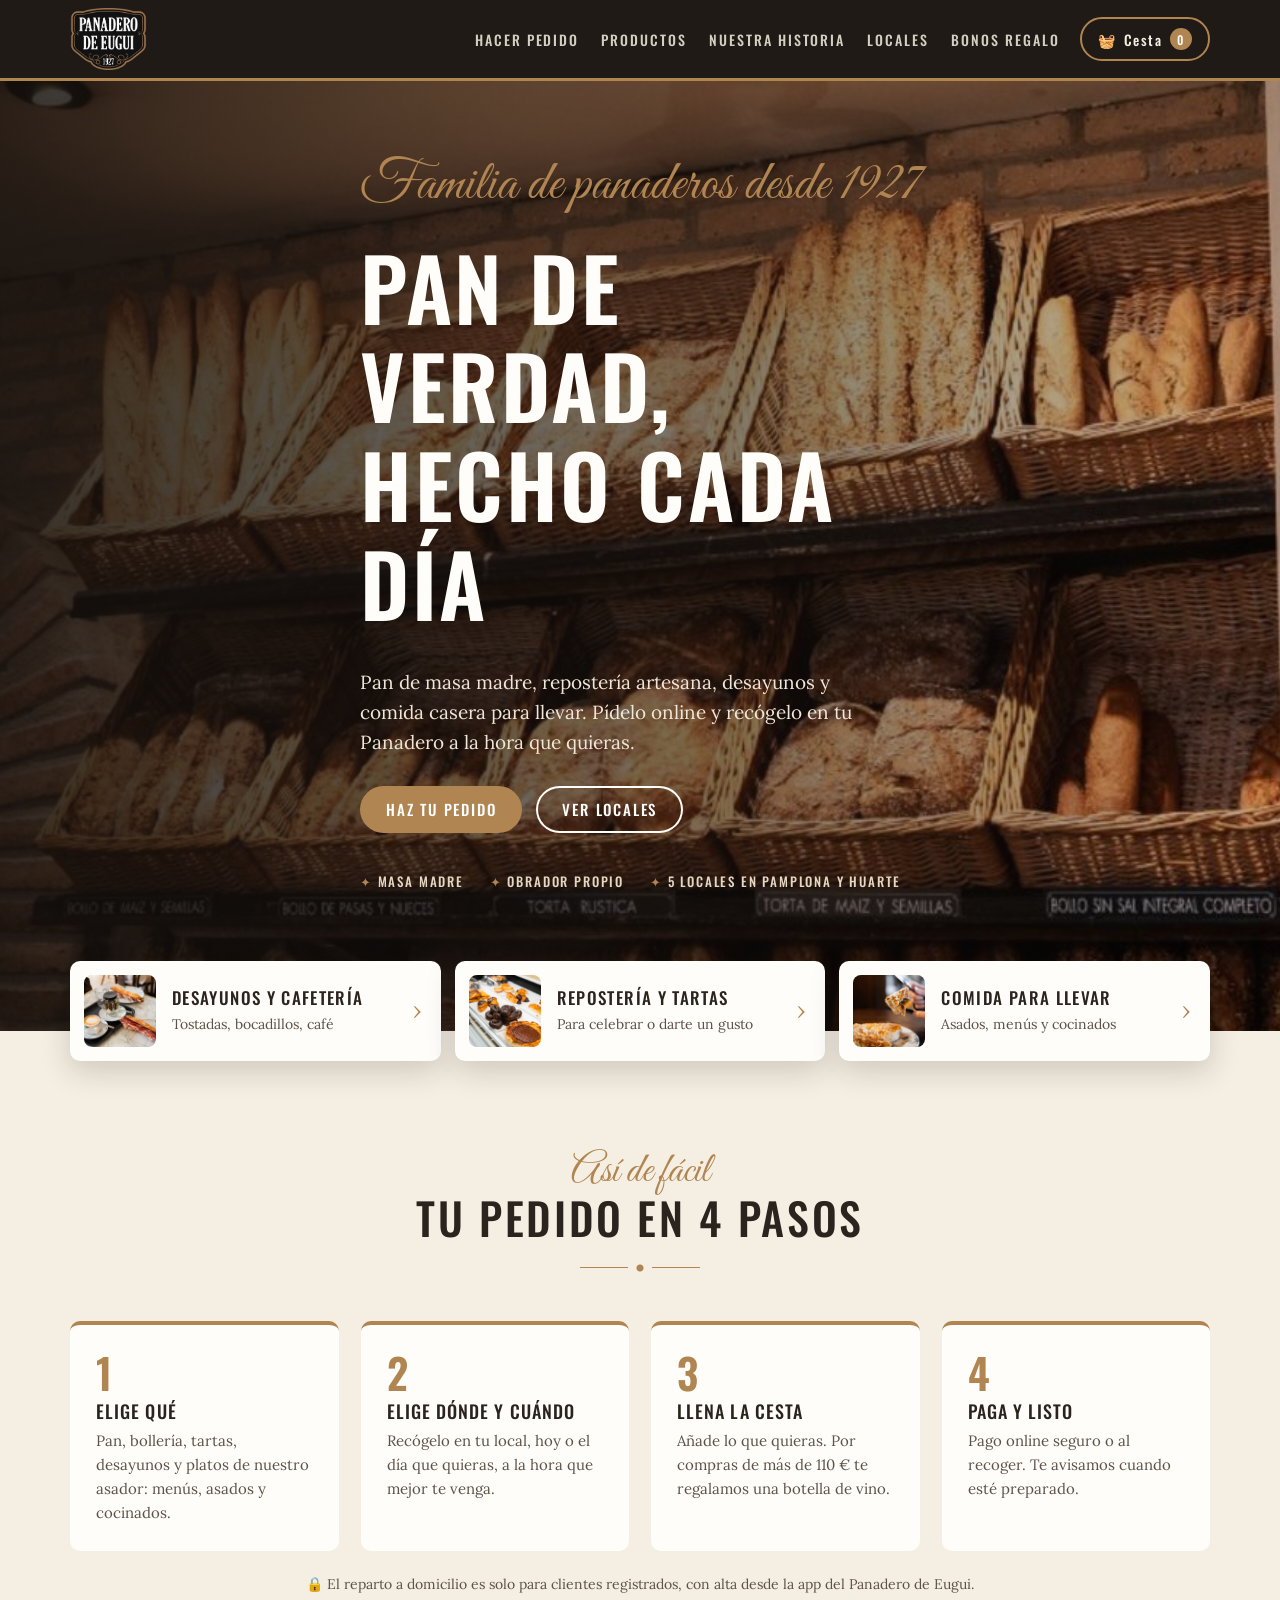
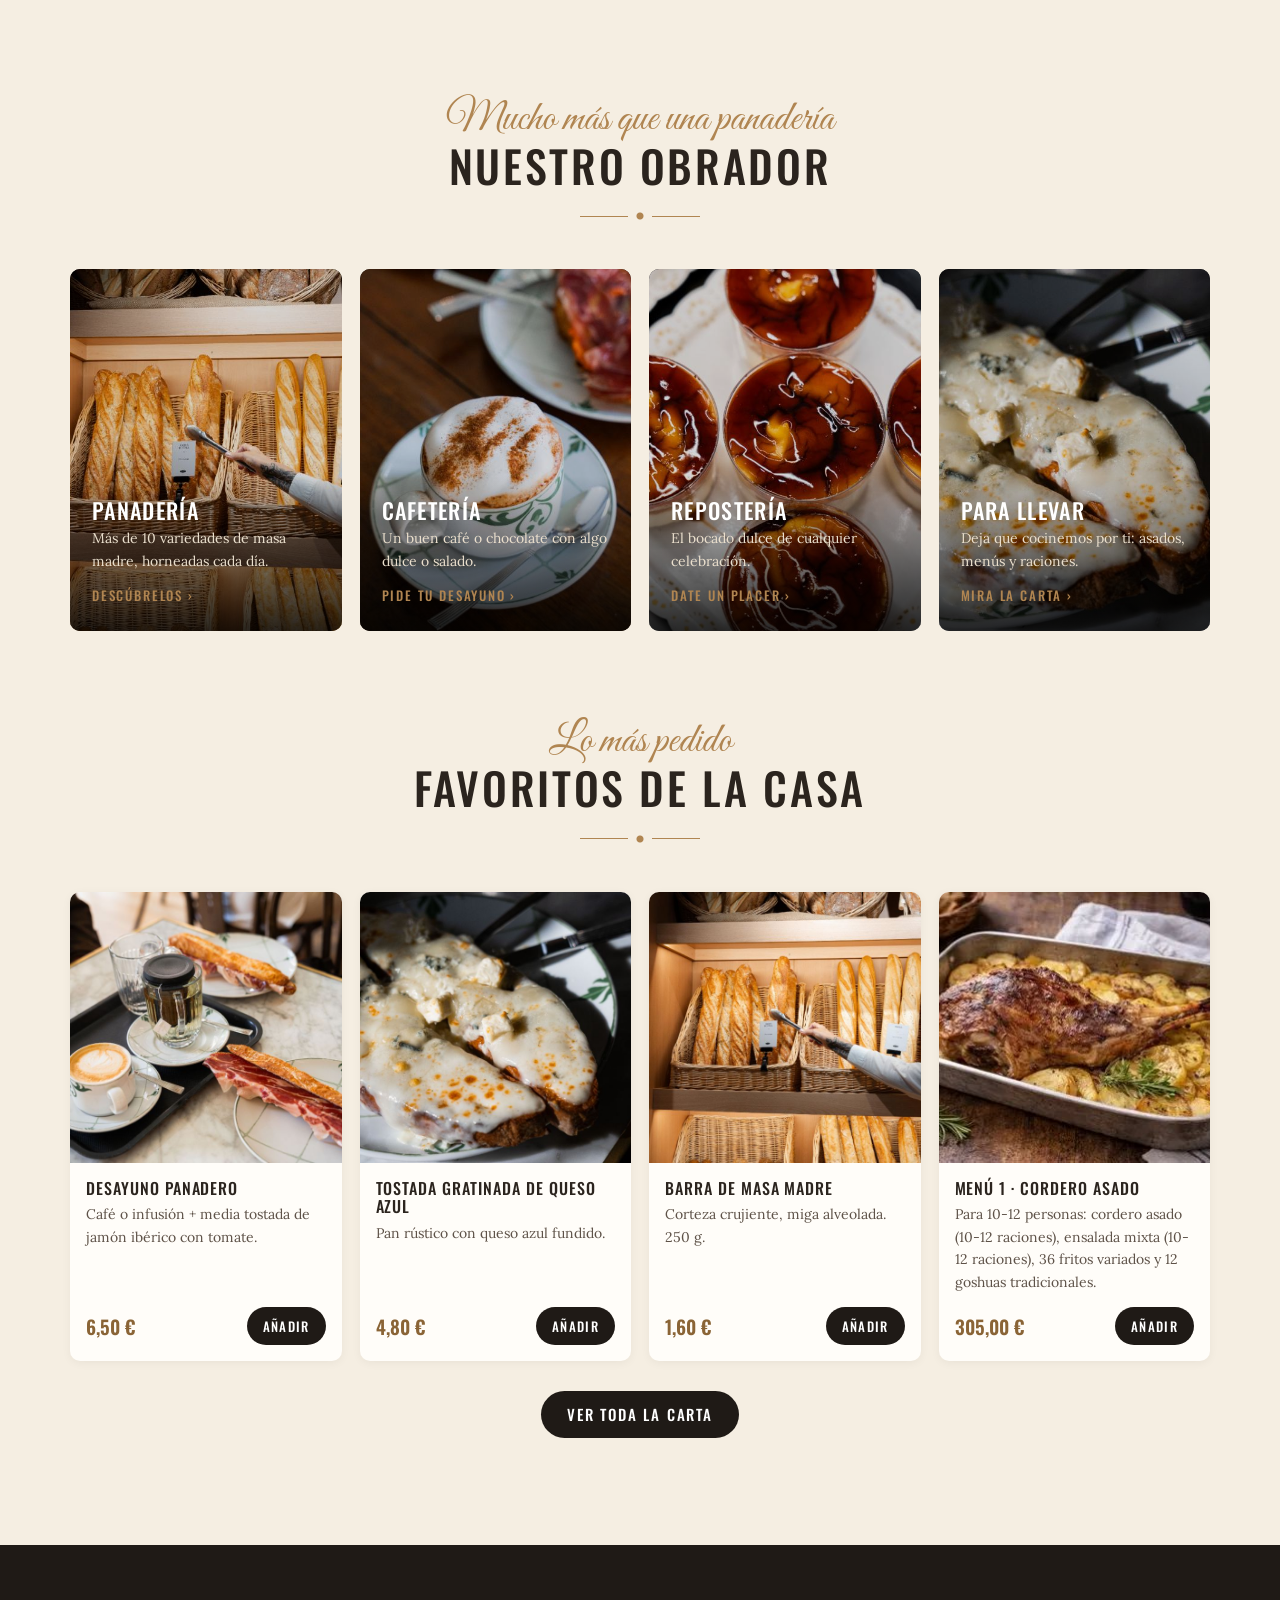
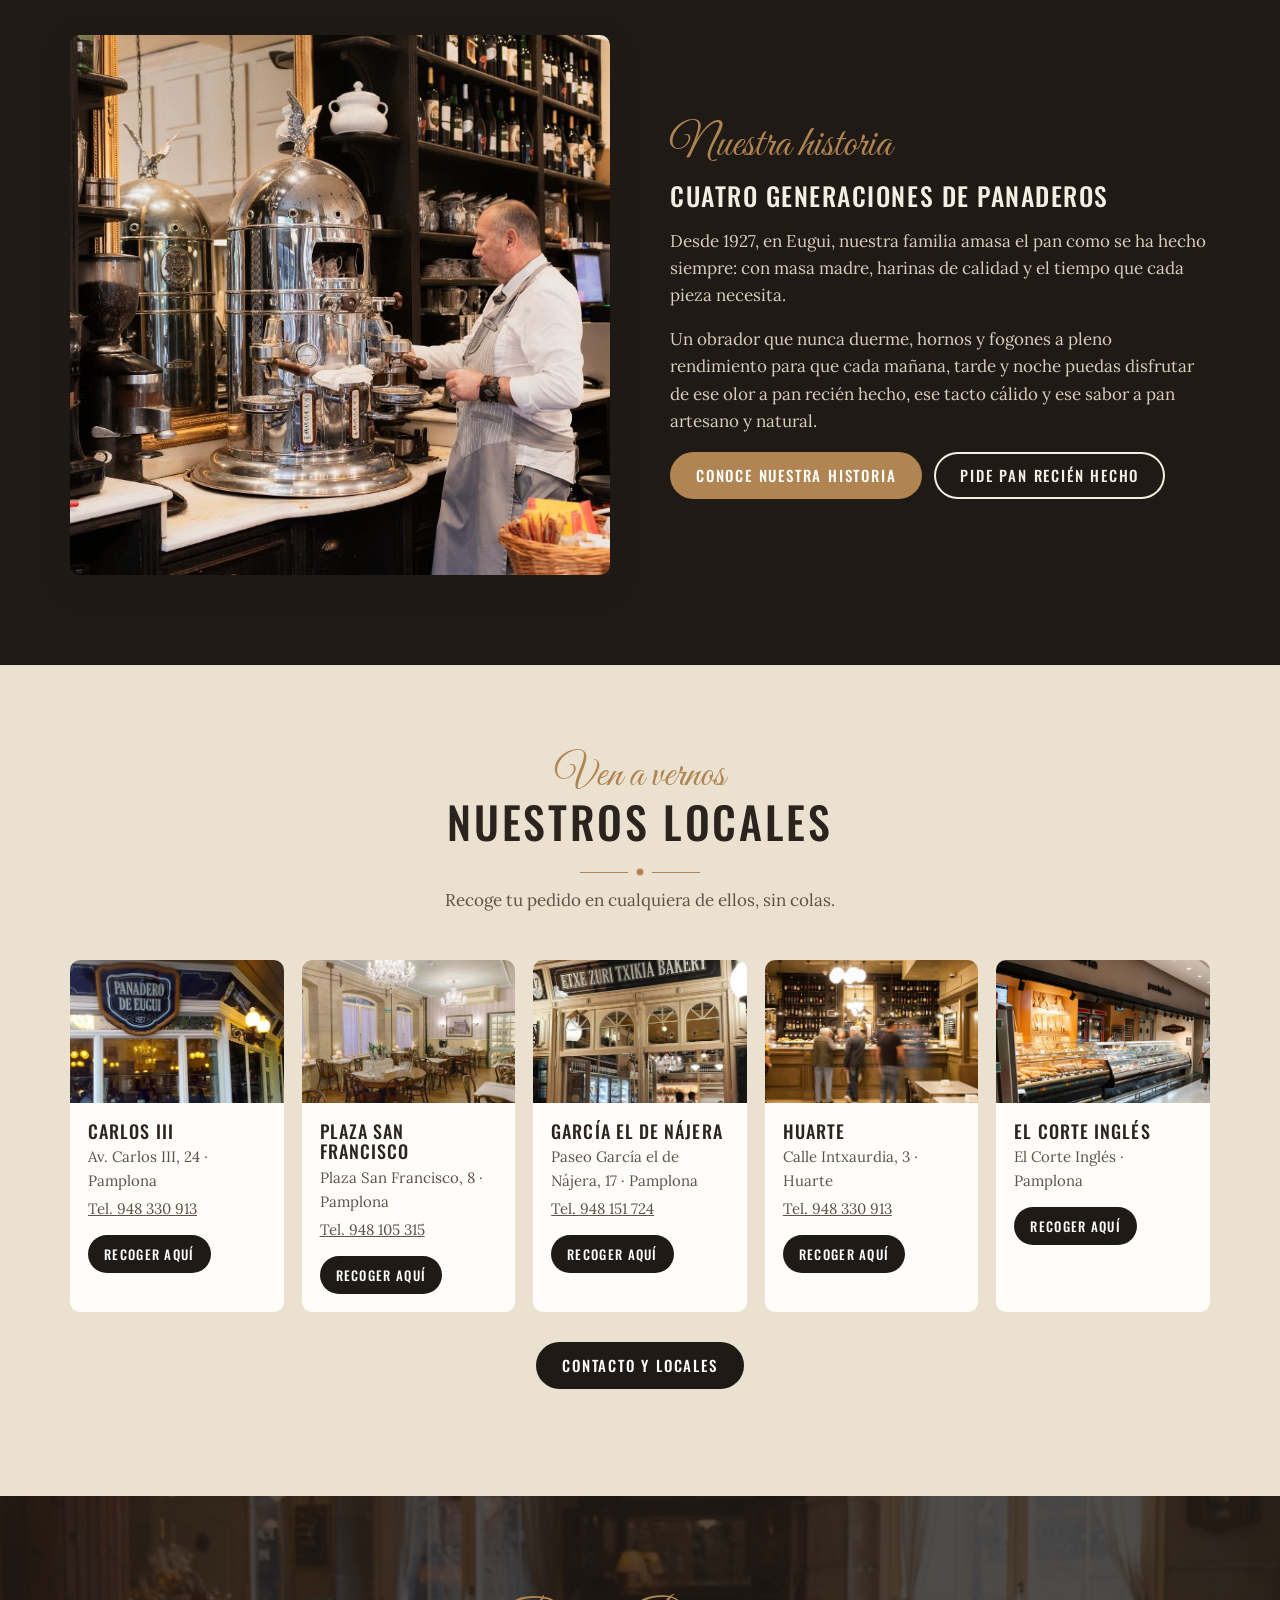
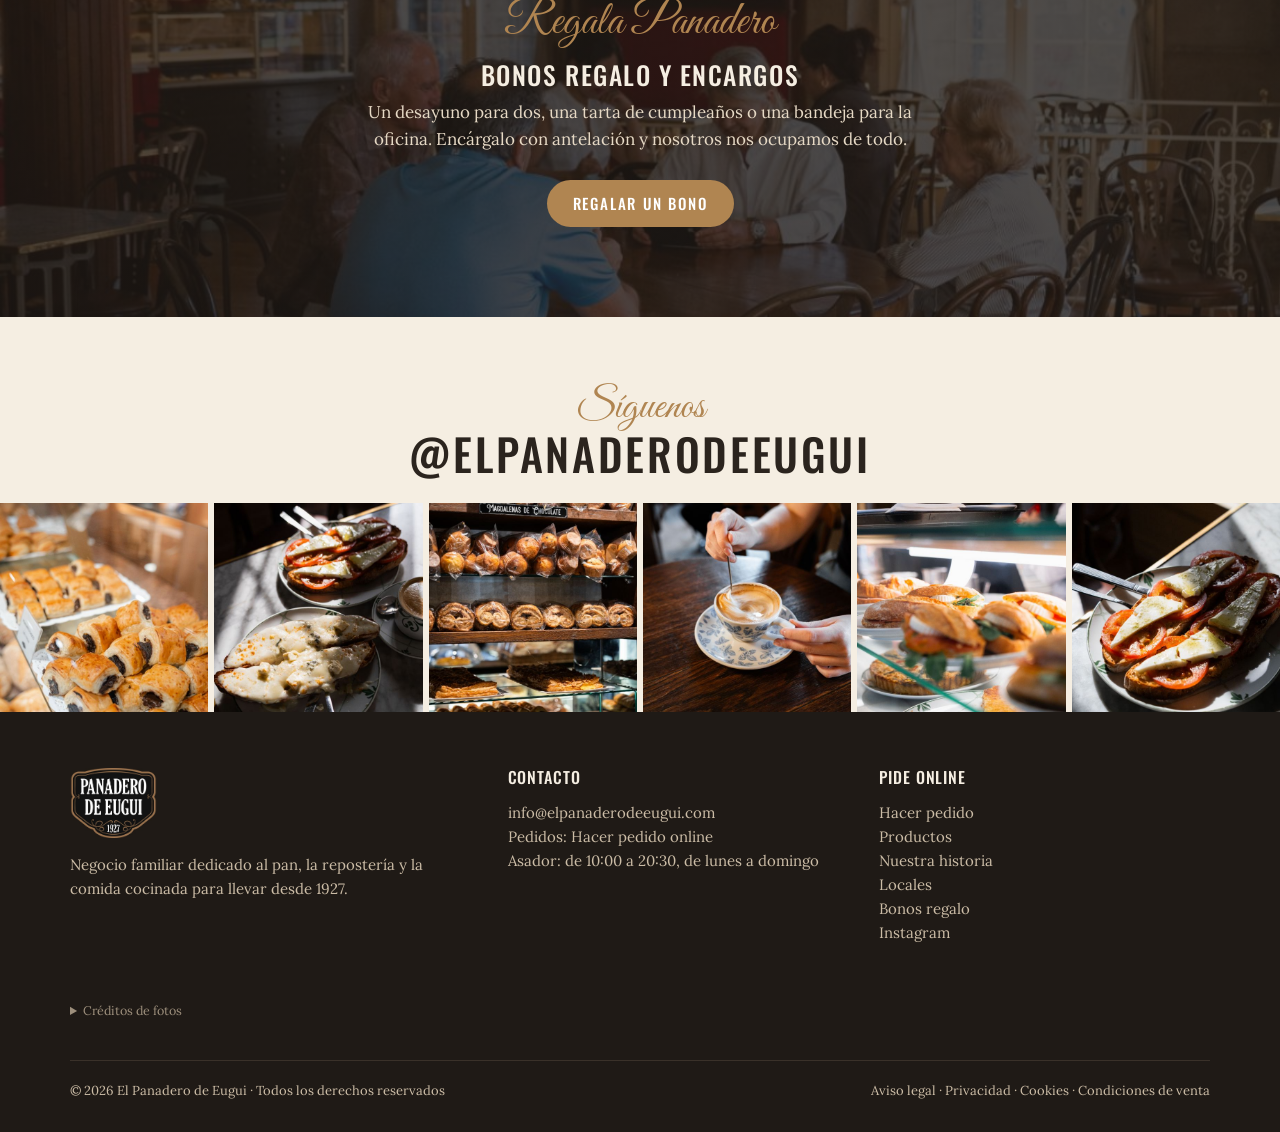
==== commit 9988d763: "Add files via upload" ====
--- a/index.html
+++ b/index.html
@@ -5,7 +5,8 @@
 <meta name="viewport" content="width=device-width,initial-scale=1">
 <title>Panadero de Eugui · Familia de panaderos desde 1927</title>
 <meta name="description" content="Pan de masa madre, repostería, cafetería y comida para llevar en Pamplona y Huarte. Haz tu pedido online y recógelo en tu tienda.">
-<link rel="stylesheet" href="fuentes.css?v=20261023b">
+<link rel="preconnect" href="https://fonts.googleapis.com">
+<link href="https://fonts.googleapis.com/css2?family=Oswald:wght@400;500;600&family=Great+Vibes&family=Lora:ital,wght@0,400;0,600;1,400&display=swap" rel="stylesheet">
 <style>
 :root{
   --negro:#1f1a16; --negro-2:#2a231d; --oro:#b08551; --oro-osc:#8a6436;
@@ -415,10 +416,10 @@
   <section class="v-cab" style="padding:0"><img data-img="hero-pan" alt=""><div class="wrap"><a class="volver" href="#">← Inicio</a><h1>Productos</h1><span class="script">Mucho más que una panadería</span></div></section>
   <section class="v-cuerpo"><div class="wrap">
     <div class="tarjetas">
-      <article class="tarj"><img data-img="barras" alt="Barras de pan artesano en cestas de mimbre"><div class="c"><h3>Panadería</h3><p>Escoja entre nuestra oferta de panes siempre recién horneados.</p><div class="acc"><a class="add" href="#panaderia">Descúbralos</a><a class="add" href="pedidos.html?v=20261023b#pan" style="background:var(--oro)">Pedir</a></div></div></article>
-      <article class="tarj"><img data-img="capuchino" alt="Capuchino con canela"><div class="c"><h3>Cafetería</h3><p>Disfrute de un buen café o chocolate y acompáñelo con una de nuestras propuestas de dulces o salados.</p><div class="acc"><a class="add" href="#cafeteria">Visítenos</a><a class="add" href="pedidos.html?v=20261023b#desayunos" style="background:var(--oro)">Pedir</a></div></div></article>
-      <article class="tarj"><img data-img="cuajadas" alt="Postres caramelizados"><div class="c"><h3>Repostería</h3><p>El bocado dulce de cualquier celebración o, simplemente, porque le apetece.</p><div class="acc"><a class="add" href="#reposteria">Dése un placer</a><a class="add" href="pedidos.html?v=20261023b#reposteria" style="background:var(--oro)">Pedir</a></div></div></article>
-      <article class="tarj"><img data-img="pollo-asado" alt="Pollo asado"><div class="c"><h3>Comida para llevar</h3><p>Deje que nosotros le preparemos la comida. Dejará de cocinar.</p><div class="acc"><a class="add" href="#comida-para-llevar">Mire nuestra carta</a><a class="add" href="pedidos.html?v=20261023b#llevar" style="background:var(--oro)">Pedir</a></div></div></article>
+      <article class="tarj"><img data-img="barras" alt="Barras de pan artesano en cestas de mimbre"><div class="c"><h3>Panadería</h3><p>Escoja entre nuestra oferta de panes siempre recién horneados.</p><div class="acc"><a class="add" href="#panaderia">Descúbralos</a><a class="add" href="pedidos.html#pan" style="background:var(--oro)">Pedir</a></div></div></article>
+      <article class="tarj"><img data-img="capuchino" alt="Capuchino con canela"><div class="c"><h3>Cafetería</h3><p>Disfrute de un buen café o chocolate y acompáñelo con una de nuestras propuestas de dulces o salados.</p><div class="acc"><a class="add" href="#cafeteria">Visítenos</a><a class="add" href="pedidos.html#desayunos" style="background:var(--oro)">Pedir</a></div></div></article>
+      <article class="tarj"><img data-img="cuajadas" alt="Postres caramelizados"><div class="c"><h3>Repostería</h3><p>El bocado dulce de cualquier celebración o, simplemente, porque le apetece.</p><div class="acc"><a class="add" href="#reposteria">Dése un placer</a><a class="add" href="pedidos.html#reposteria" style="background:var(--oro)">Pedir</a></div></div></article>
+      <article class="tarj"><img data-img="pollo-asado" alt="Pollo asado"><div class="c"><h3>Comida para llevar</h3><p>Deje que nosotros le preparemos la comida. Dejará de cocinar.</p><div class="acc"><a class="add" href="#comida-para-llevar">Mire nuestra carta</a><a class="add" href="pedidos.html#llevar" style="background:var(--oro)">Pedir</a></div></div></article>
     </div>
   </div></section>
 </div>
@@ -438,7 +439,7 @@
       <div><h2>Suave, crujiente y siempre recién hecho</h2>
         <p>El Panadero de Eugui dispone de una variedad de panes hidratados, elaborados cuidadosamente uno a uno, mediante un proceso artesano.</p>
         <p>Más de 10 variedades de pan hechos a partir de masa madre, que elaboramos cuidadosamente todos los días mediante un proceso artesano.</p>
-        <div class="v-ctas"><a class="btn" href="pedidos.html?v=20261023b#pan">Pide tu pan</a><a class="btn sec" href="#productos">Ver otros productos</a></div></div>
+        <div class="v-ctas"><a class="btn" href="pedidos.html#pan">Pide tu pan</a><a class="btn sec" href="#productos">Ver otros productos</a></div></div>
     </div>
   </div></section>
 </div>
@@ -459,7 +460,7 @@
       <div><span class="script">Oler, escuchar y sentir.</span><h2>Un lugar donde activar los sentidos, un espacio para compartir momentos</h2>
         <p>Disfrutar de una rica taza de café natural recién tostado, chocolate, té, elaborados de manera natural, para degustar como prefieras, con algo dulce o quizá hoy algo salado, solo o en compañía, con la prensa del día o un buen libro.</p>
         <p>Hace muchos años que en El Panadero de Eugui creamos un espacio pensado y diseñado para disfrutar de cada instante, como prefieras.</p>
-        <div class="v-ctas"><a class="btn" href="pedidos.html?v=20261023b#desayunos">Pide tu desayuno</a><a class="btn sec" href="#contacto-locales">Visítenos</a></div></div>
+        <div class="v-ctas"><a class="btn" href="pedidos.html#desayunos">Pide tu desayuno</a><a class="btn sec" href="#contacto-locales">Visítenos</a></div></div>
     </div>
     <div class="galeria"><img data-img="bocadillos" alt="Bocadillos"><img data-img="tostadas" alt="Tostadas con café"><img data-img="desayuno-jamon" alt="Desayuno con jamón"></div>
   </div></section>
@@ -474,7 +475,7 @@
         <p>La vida son momentos, y queremos que los que viváis junto a nosotros sean los más dulces y deliciosos.</p>
         <p>Toda nuestra repostería se elabora con materias primas de primera calidad. Mantequillas y natas, chocolate y cacao en la cantidad justa y con el trato y horneado más artesanal.</p>
         <p>Nuestros obradores seleccionan los mejores ingredientes, buscan la mejor proporción de los mismos y crean con sus manos, pasteles, pastas, chocolates, dulces, tartas… exquisitos.</p>
-        <div class="v-ctas"><a class="btn" href="pedidos.html?v=20261023b#reposteria">Encarga tu tarta</a><a class="btn sec" href="pedidos.html?v=20261023b#bolleria">Bollería</a></div></div>
+        <div class="v-ctas"><a class="btn" href="pedidos.html#reposteria">Encarga tu tarta</a><a class="btn sec" href="pedidos.html#bolleria">Bollería</a></div></div>
       <img data-img="cuajadas" alt="Postres caramelizados vistos desde arriba">
     </div>
     <div class="galeria"><img data-img="napolitanas" alt="Napolitanas de chocolate"><img data-img="magdalenas" alt="Magdalenas y palmeras"><img data-img="vitrina-dulces" alt="Vitrina de dulces"></div>
@@ -504,7 +505,7 @@
     <div class="titulo"><span class="script">Nuestra carta</span><h2>Menús, asados y cocinados</h2><div class="adorno"></div><p>Por la compra superior a 110 €, les regalamos una botella de Pagos de Araiz roble 2018.</p></div>
     <div class="carta-res" id="cartaLlevar" style="color:var(--texto)"></div>
     <p style="text-align:center;margin-top:16px;font-size:14px" id="notaLlevar"></p>
-    <div class="v-ctas" style="justify-content:center"><a class="btn" href="pedidos.html?v=20261023b#llevar">Haz tu pedido ahora</a></div>
+    <div class="v-ctas" style="justify-content:center"><a class="btn" href="pedidos.html#llevar">Haz tu pedido ahora</a></div>
   </div></section>
   <section class="v-cuerpo"><div class="wrap">
     <div class="titulo"><span class="script">Cocinamos con todo su sabor los productos de nuestra tierra</span><h2>Nuestros vinos 1927</h2><div class="adorno"></div></div>
@@ -542,7 +543,7 @@
       <figure><img data-img="hist-fermin" alt="Fermín Marticorena amasando"><figcaption>Fermín Marticorena continúa el trabajo de su abuelo y su padre.</figcaption></figure>
       <figure><img data-img="hist-casa-baltasar" alt="Casa Baltasar en el antiguo pueblo de Eugui" style="aspect-ratio:800/582;object-fit:cover"><figcaption>Casa Baltasar, casa natal de Javier Marticorena en el antiguo pueblo de Eugui, hoy anegada por las aguas del pantano.</figcaption></figure>
     </div>
-    <div class="v-ctas" style="justify-content:center;margin-top:40px"><a class="btn" href="pedidos.html?v=20261023b#pan">Pide pan recién hecho</a><a class="btn sec" href="#contacto-locales">Nuestros locales</a></div>
+    <div class="v-ctas" style="justify-content:center;margin-top:40px"><a class="btn" href="pedidos.html#pan">Pide pan recién hecho</a><a class="btn sec" href="#contacto-locales">Nuestros locales</a></div>
   </div></section>
 </div>
 
@@ -550,7 +551,7 @@
 <div class="vista" id="v-contacto-locales" data-titulo="Contacto y locales">
   <section class="v-cab" style="padding:0"><img data-img="local-carlos3" alt=""><div class="wrap"><a class="volver" href="#">← Inicio</a><h1>Contacto / Locales</h1><span class="script">Venga a visitarnos a nuestros locales de Pamplona y Huarte</span></div></section>
   <section class="v-cuerpo"><div class="wrap">
-    <div class="contacto-cab"><p style="margin:0 0 4px">Correo</p><a href="mailto:info@elpanaderodeeugui.com">info@elpanaderodeeugui.com</a><p style="margin:14px 0 0">Pedidos: <a href="pedidos.html?v=20261023b">Hacer pedido online</a> · de 10:00 a 20:30, de lunes a domingo</p></div>
+    <div class="contacto-cab"><p style="margin:0 0 4px">Correo</p><a href="mailto:info@elpanaderodeeugui.com">info@elpanaderodeeugui.com</a><p style="margin:14px 0 0">Pedidos: <a href="pedidos.html">Hacer pedido online</a> · de 10:00 a 20:30, de lunes a domingo</p></div>
     <div class="loc-grande" id="locsGrande"></div>
   </div></section>
 </div>
@@ -563,7 +564,7 @@
       <div><h2>Un detalle que sabe a pan recién hecho</h2>
         <p>Un desayuno para dos, una tarta de cumpleaños o una bandeja para la oficina. Encárgalo con antelación y nosotros nos ocupamos de todo.</p>
         <p>Los bonos se canjean en cualquiera de nuestros locales.</p>
-        <div class="v-ctas"><a class="btn" href="pedidos.html?v=20261023b#regalo">Regalar un bono</a><a class="btn sec" href="pedidos.html?v=20261023b#reposteria">Encargar una tarta</a></div></div>
+        <div class="v-ctas"><a class="btn" href="pedidos.html#regalo">Regalar un bono</a><a class="btn sec" href="pedidos.html#reposteria">Encargar una tarta</a></div></div>
       <img data-img="desayuno-jamon" alt="Desayuno con tostada de jamón y café">
     </div>
   </div></section>
@@ -578,29 +579,28 @@
     </div>
     <div>
       <h3>Contacto</h3>
-      <p><a href="mailto:info@elpanaderodeeugui.com">info@elpanaderodeeugui.com</a><br>Pedidos: <a href="pedidos.html?v=20261023b">Hacer pedido online</a><br>Asador: de 10:00 a 20:30, de lunes a domingo</p>
+      <p><a href="mailto:info@elpanaderodeeugui.com">info@elpanaderodeeugui.com</a><br>Pedidos: <a href="pedidos.html">Hacer pedido online</a><br>Asador: de 10:00 a 20:30, de lunes a domingo</p>
     </div>
     <div>
       <h3>Pide online</h3>
-      <p><a href="pedidos.html?v=20261023b">Hacer pedido</a><br><a href="#productos">Productos</a><br><a href="#nuestra-historia">Nuestra historia</a><br><a href="#contacto-locales">Locales</a><br><a href="#bonos-regalo">Bonos regalo</a><br><a href="https://www.instagram.com/elpanaderodeeugui/" rel="noopener">Instagram</a></p>
+      <p><a href="pedidos.html">Hacer pedido</a><br><a href="#productos">Productos</a><br><a href="#nuestra-historia">Nuestra historia</a><br><a href="#contacto-locales">Locales</a><br><a href="#bonos-regalo">Bonos regalo</a><br><a href="https://www.instagram.com/elpanaderodeeugui/" rel="noopener">Instagram</a></p>
     </div>
     <details style="grid-column:1/-1;font-size:12.5px;color:#9d8f7c"><summary style="cursor:pointer">Créditos de fotos</summary><p id="creditos" style="margin:8px 0 0"></p></details>
-    <div class="legal"><span>© 2026 El Panadero de Eugui · Todos los derechos reservados</span><span><a href="legal.html#aviso-legal">Aviso legal</a> · <a href="legal.html#privacidad">Privacidad</a> · <a href="legal.html#cookies">Cookies</a> · <a href="legal.html#condiciones">Condiciones de venta</a> · <a href="legal.html#alergenos">Alérgenos</a></span></div>
+    <div class="legal"><span>© 2026 El Panadero de Eugui · Todos los derechos reservados</span><span>Aviso legal · Privacidad · Cookies · Condiciones de venta</span></div>
   </div>
 </footer>
 
-<script src="imagenes.js?v=20261023b"></script>
-<script src="carta.js?v=20261023b"></script>
-<script src="clientes.js?v=20261023b"></script>
+<script src="imagenes.js"></script>
+<script src="carta.js"></script>
 <script>document.querySelectorAll('[data-img]').forEach(i=>i.src=IMG[i.dataset.img]);document.querySelectorAll('[data-bg]').forEach(e=>e.style.setProperty('--bg','url('+IMG[e.dataset.bg]+')'));</script>
 <script>
-/* Portada: los botones de pedido llevan a pedidos.html?v=20261023b, cada uno a su sección de la carta */
+/* Portada: los botones de pedido llevan a pedidos.html, cada uno a su sección de la carta */
 const $ = id => document.getElementById(id);
 function toggleMenu(b){const m=$('menu');m.classList.toggle('on');b.setAttribute('aria-expanded',m.classList.contains('on'))}
 function irInicio(){scrollTo(0,0)}
 function irSeccion(id){$('menu').classList.remove('on');$(id).scrollIntoView()}
-function abrirPedido(cat){ location.href = 'pedidos.html?v=20261023b' + (cat ? '#'+cat : ''); }
-function abrirCarrito(){ location.href = 'pedidos.html?v=20261023b#cesta'; }
+function abrirPedido(cat){ location.href = 'pedidos.html' + (cat ? '#'+cat : ''); }
+function abrirCarrito(){ location.href = 'pedidos.html#cesta'; }
 
 function tarjeta(p){
   let pie;
@@ -613,12 +613,12 @@
 }
 function pintarDestacados(){ $('destacados').innerHTML = PRODUCTOS.filter(p=>p.top).slice(0,4).map(tarjeta).join(''); }
 function pintarLocales(){
-  $('locs').innerHTML = LOCALES.map(l=>`<article class="loc"><img src="${img(l.img)}" alt="Local de ${esc(l.nombre)}" loading="lazy"><div class="c"><h3>${esc(l.nombre)}</h3><p>${esc(l.dir)}</p>${l.tel?`<p><a href="tel:+34${l.tel.replace(/\s/g,'')}">Tel. ${l.tel}</a></p>`:''}<a class="add" style="margin-top:10px;display:inline-block;text-decoration:none" href="pedidos.html?v=20261023b&local=${l.id}">Recoger aquí</a></div></article>`).join('');
+  $('locs').innerHTML = LOCALES.map(l=>`<article class="loc"><img src="${img(l.img)}" alt="Local de ${esc(l.nombre)}" loading="lazy"><div class="c"><h3>${esc(l.nombre)}</h3><p>${esc(l.dir)}</p>${l.tel?`<p><a href="tel:+34${l.tel.replace(/\s/g,'')}">Tel. ${l.tel}</a></p>`:''}<a class="add" style="margin-top:10px;display:inline-block;text-decoration:none" href="pedidos.html?local=${l.id}">Recoger aquí</a></div></article>`).join('');
 }
 function pintarCesta(){ $('nCesta').textContent = nCesta(); }
 function mod(id,d){ sumar(id,d); pintarDestacados(); pintarCesta(); }
 
-cargaLista.then(()=>{ pintarDestacados(); pintarLocales(); pintarCesta(); pintarCartaLlevar(); pintarLocalesGrande(); });
+pintarDestacados(); pintarLocales(); pintarCesta();
 
 /* ---------- Páginas interiores dentro de la portada (#nuestra-historia, #productos…) ---------- */
 const VISTAS=['productos','panaderia','cafeteria','reposteria','comida-para-llevar','nuestra-historia','contacto-locales','bonos-regalo'];
@@ -642,9 +642,9 @@
   $('notaLlevar').textContent='(*) '+NOTAS_LLEVAR;
 }
 function pintarLocalesGrande(){
-  $('locsGrande').innerHTML=LOCALES.map(l=>`<article><img src="${img(l.img)}" alt="Local de ${esc(l.nombre)}" loading="lazy"><div class="c"><h3>${esc(l.nombre)}</h3><p>${esc(l.dir)}</p>${l.tel?`<p><a href="tel:+34${l.tel.replace(/\s/g,'')}">Tel. ${l.tel}</a></p>`:''}<div class="acc" style="display:flex;gap:8px;flex-wrap:wrap;margin-top:10px"><a class="add" href="https://www.google.com/maps/search/?api=1&query=${encodeURIComponent('Panadero de Eugui '+l.dir)}" target="_blank" rel="noopener">Cómo llegar</a><a class="add" style="background:var(--oro)" href="pedidos.html?v=20261023b&local=${l.id}">Recoger aquí</a></div></div></article>`).join('');
-}
-rutear();
+  $('locsGrande').innerHTML=LOCALES.map(l=>`<article><img src="${img(l.img)}" alt="Local de ${esc(l.nombre)}" loading="lazy"><div class="c"><h3>${esc(l.nombre)}</h3><p>${esc(l.dir)}</p>${l.tel?`<p><a href="tel:+34${l.tel.replace(/\s/g,'')}">Tel. ${l.tel}</a></p>`:''}<div class="acc" style="display:flex;gap:8px;flex-wrap:wrap;margin-top:10px"><a class="add" href="https://www.google.com/maps/search/?api=1&query=${encodeURIComponent('Panadero de Eugui '+l.dir)}" target="_blank" rel="noopener">Cómo llegar</a><a class="add" style="background:var(--oro)" href="pedidos.html?local=${l.id}">Recoger aquí</a></div></div></article>`).join('');
+}
+pintarCartaLlevar(); pintarLocalesGrande(); rutear();
 $('creditos').textContent=CREDITOS_FOTOS;
 window.addEventListener('pageshow', ()=>{ try{ cesta = JSON.parse(localStorage.getItem('eugui_cesta')||'{}')||{}; }catch(e){} pintarDestacados(); pintarCesta(); });
 </script>
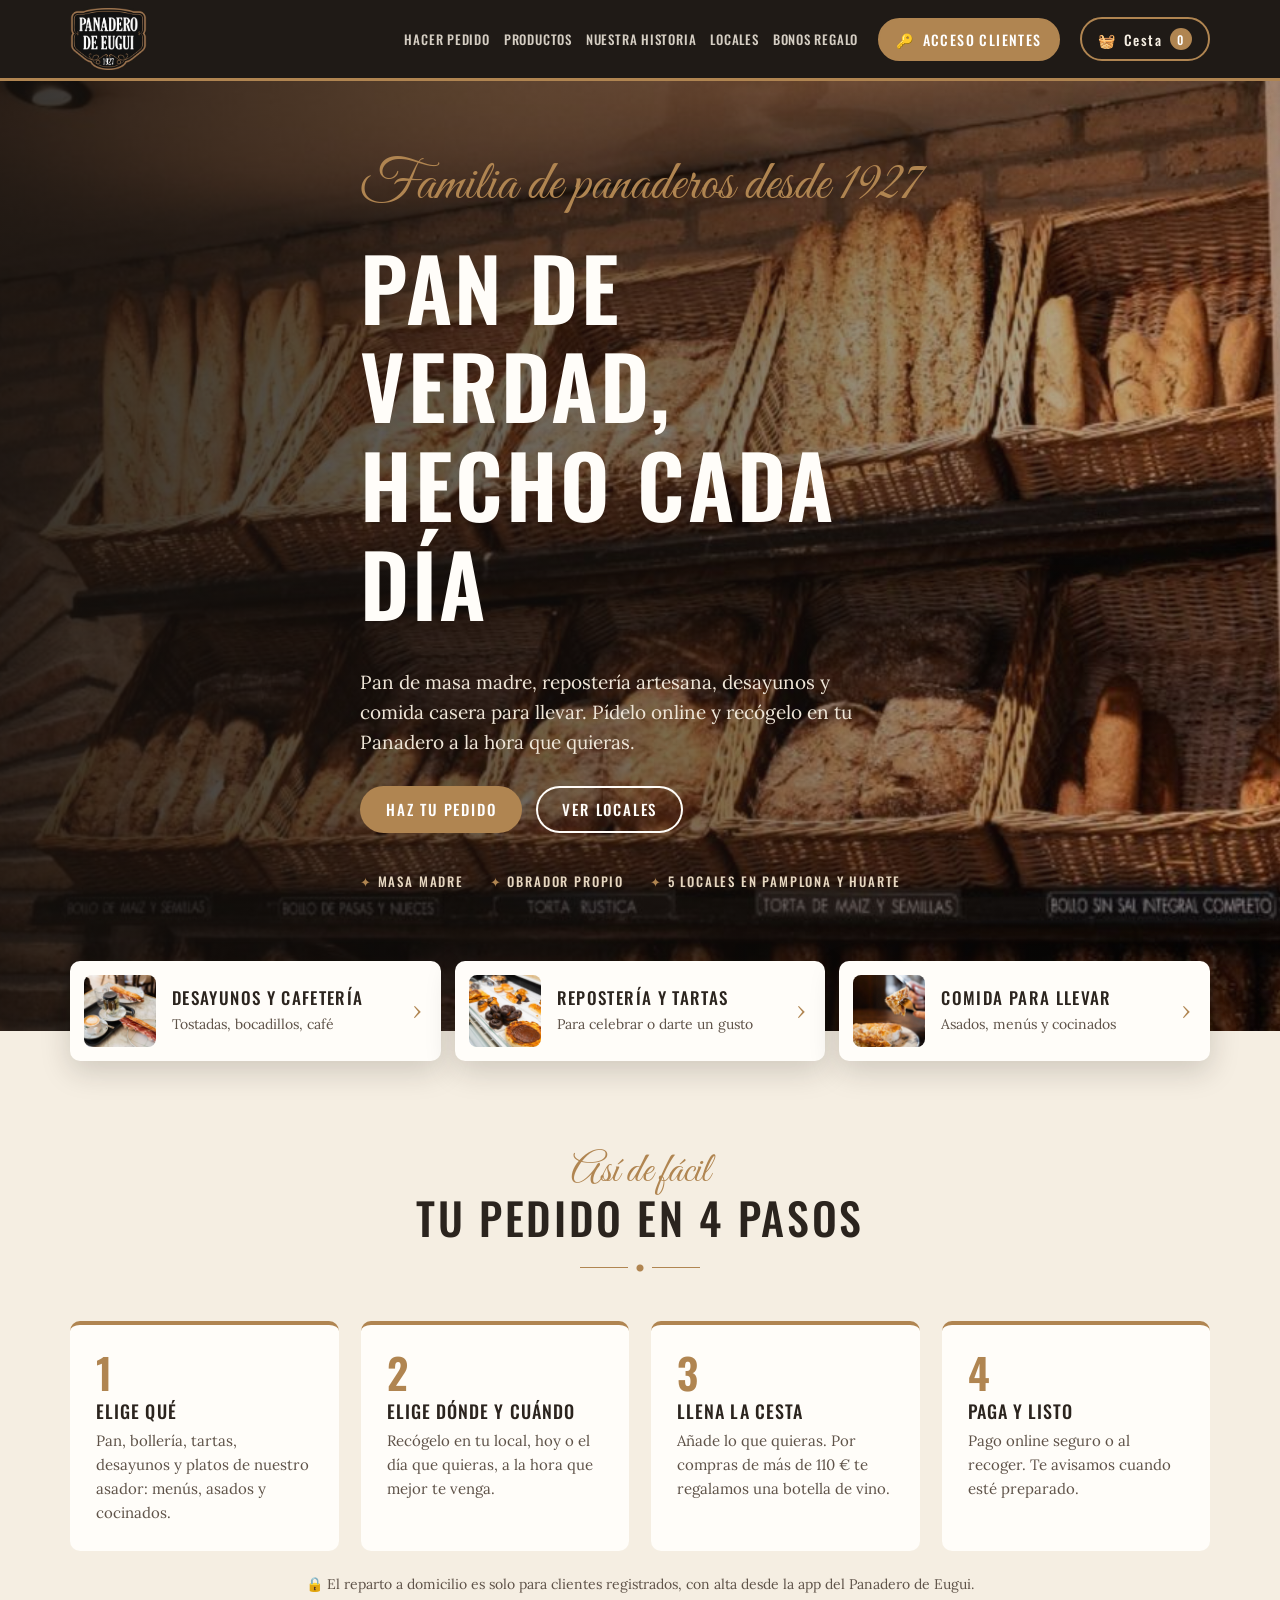
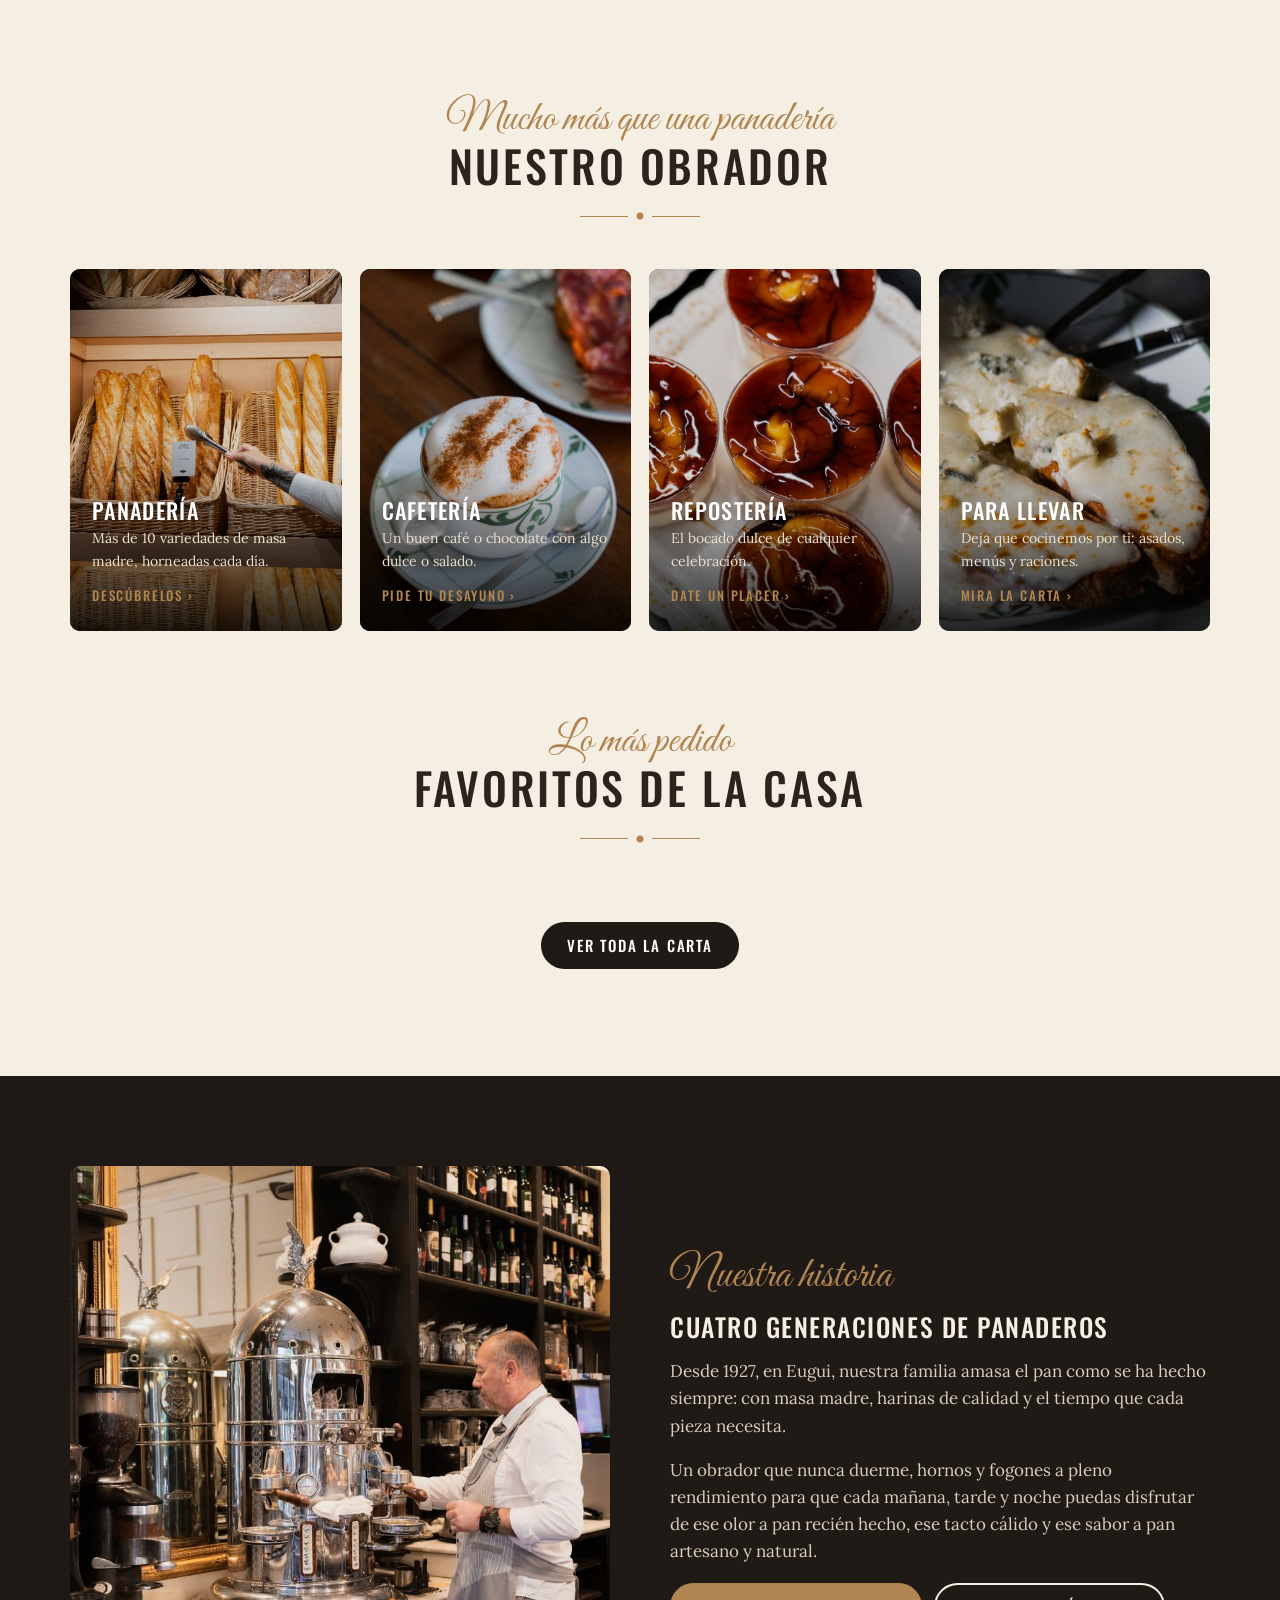
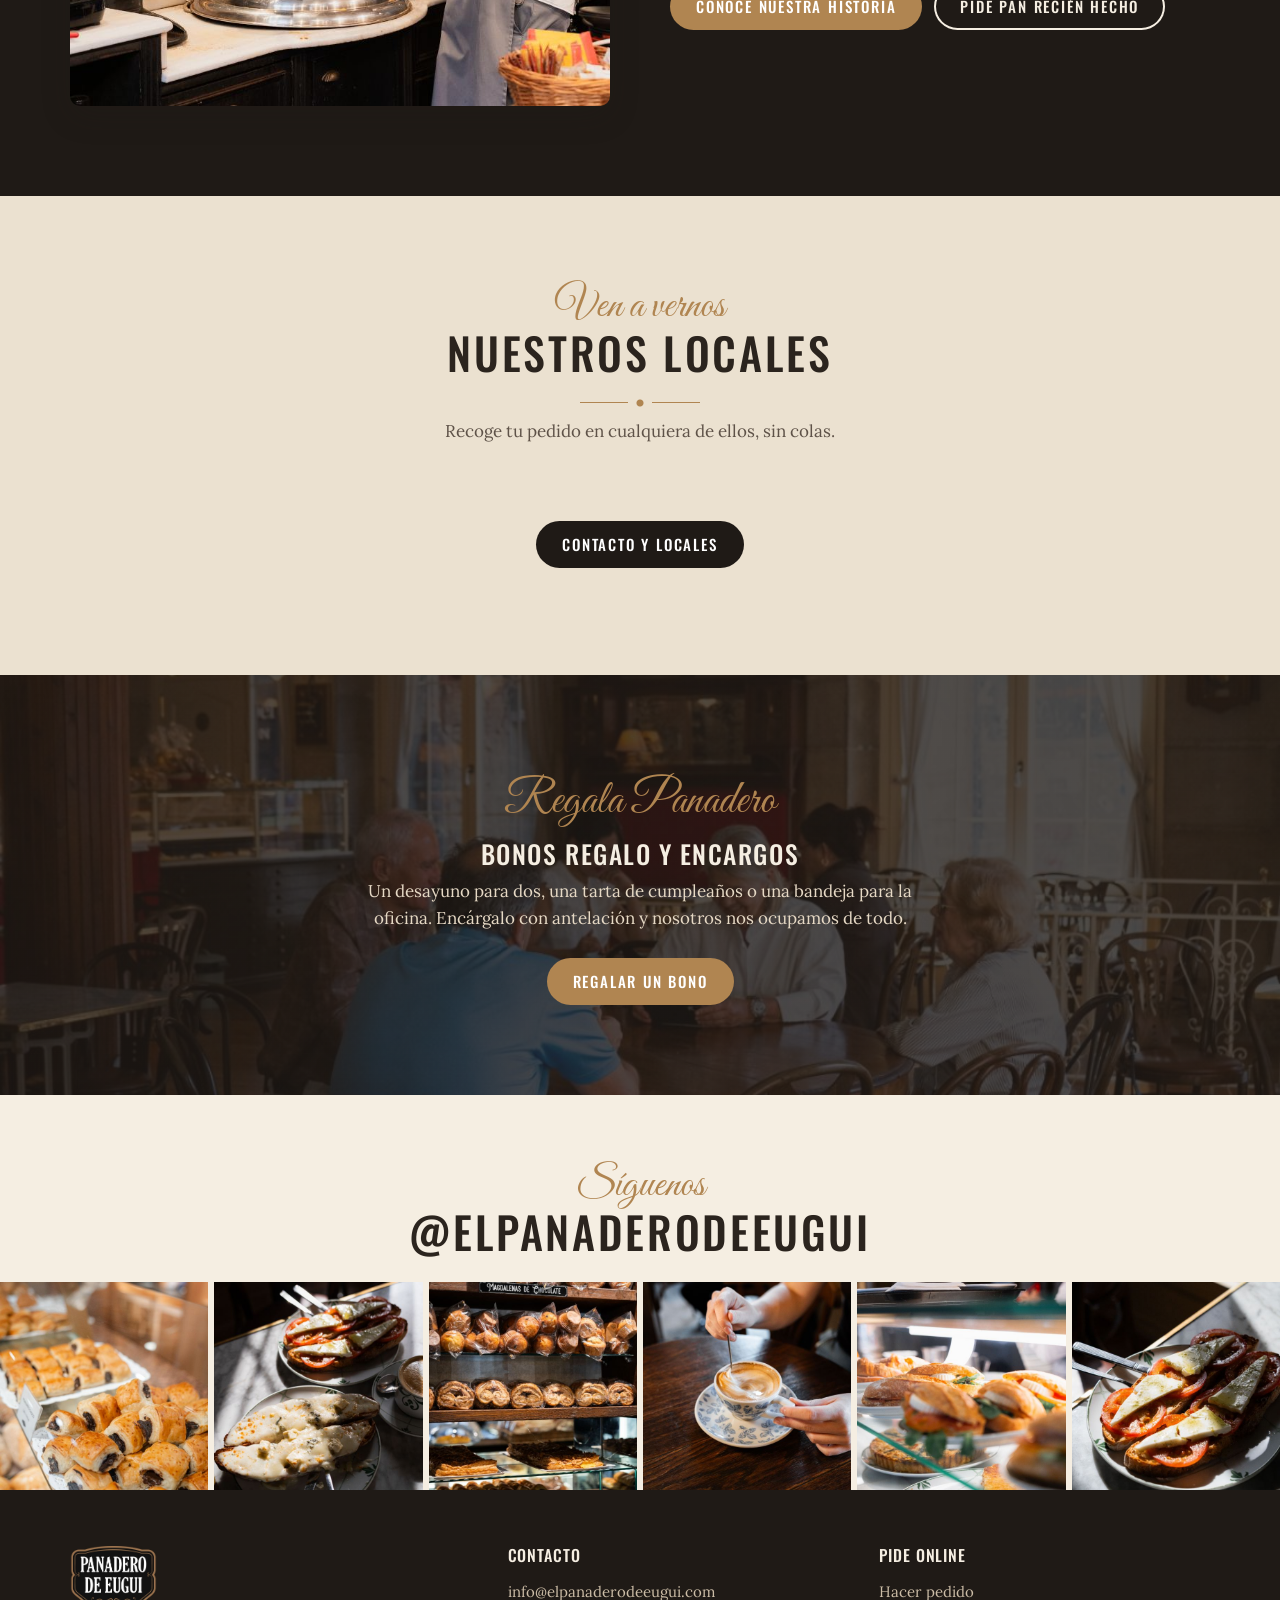
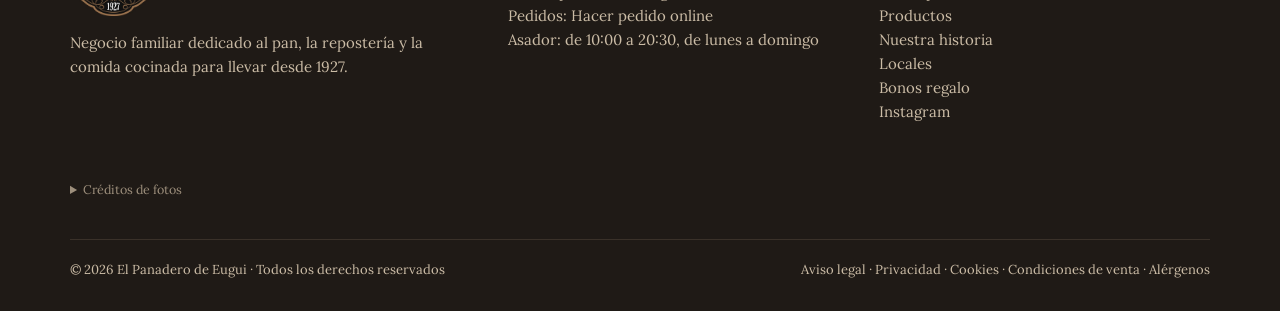
==== commit e660f7c9: "Add files via upload" ====
--- a/index.html
+++ b/index.html
@@ -5,8 +5,7 @@
 <meta name="viewport" content="width=device-width,initial-scale=1">
 <title>Panadero de Eugui · Familia de panaderos desde 1927</title>
 <meta name="description" content="Pan de masa madre, repostería, cafetería y comida para llevar en Pamplona y Huarte. Haz tu pedido online y recógelo en tu tienda.">
-<link rel="preconnect" href="https://fonts.googleapis.com">
-<link href="https://fonts.googleapis.com/css2?family=Oswald:wght@400;500;600&family=Great+Vibes&family=Lora:ital,wght@0,400;0,600;1,400&display=swap" rel="stylesheet">
+<link rel="stylesheet" href="fuentes.css?v=20261023b">
 <style>
 :root{
   --negro:#1f1a16; --negro-2:#2a231d; --oro:#b08551; --oro-osc:#8a6436;
@@ -416,10 +415,10 @@
   <section class="v-cab" style="padding:0"><img data-img="hero-pan" alt=""><div class="wrap"><a class="volver" href="#">← Inicio</a><h1>Productos</h1><span class="script">Mucho más que una panadería</span></div></section>
   <section class="v-cuerpo"><div class="wrap">
     <div class="tarjetas">
-      <article class="tarj"><img data-img="barras" alt="Barras de pan artesano en cestas de mimbre"><div class="c"><h3>Panadería</h3><p>Escoja entre nuestra oferta de panes siempre recién horneados.</p><div class="acc"><a class="add" href="#panaderia">Descúbralos</a><a class="add" href="pedidos.html#pan" style="background:var(--oro)">Pedir</a></div></div></article>
-      <article class="tarj"><img data-img="capuchino" alt="Capuchino con canela"><div class="c"><h3>Cafetería</h3><p>Disfrute de un buen café o chocolate y acompáñelo con una de nuestras propuestas de dulces o salados.</p><div class="acc"><a class="add" href="#cafeteria">Visítenos</a><a class="add" href="pedidos.html#desayunos" style="background:var(--oro)">Pedir</a></div></div></article>
-      <article class="tarj"><img data-img="cuajadas" alt="Postres caramelizados"><div class="c"><h3>Repostería</h3><p>El bocado dulce de cualquier celebración o, simplemente, porque le apetece.</p><div class="acc"><a class="add" href="#reposteria">Dése un placer</a><a class="add" href="pedidos.html#reposteria" style="background:var(--oro)">Pedir</a></div></div></article>
-      <article class="tarj"><img data-img="pollo-asado" alt="Pollo asado"><div class="c"><h3>Comida para llevar</h3><p>Deje que nosotros le preparemos la comida. Dejará de cocinar.</p><div class="acc"><a class="add" href="#comida-para-llevar">Mire nuestra carta</a><a class="add" href="pedidos.html#llevar" style="background:var(--oro)">Pedir</a></div></div></article>
+      <article class="tarj"><img data-img="barras" alt="Barras de pan artesano en cestas de mimbre"><div class="c"><h3>Panadería</h3><p>Escoja entre nuestra oferta de panes siempre recién horneados.</p><div class="acc"><a class="add" href="#panaderia">Descúbralos</a><a class="add" href="pedidos.html?v=20261023b#pan" style="background:var(--oro)">Pedir</a></div></div></article>
+      <article class="tarj"><img data-img="capuchino" alt="Capuchino con canela"><div class="c"><h3>Cafetería</h3><p>Disfrute de un buen café o chocolate y acompáñelo con una de nuestras propuestas de dulces o salados.</p><div class="acc"><a class="add" href="#cafeteria">Visítenos</a><a class="add" href="pedidos.html?v=20261023b#desayunos" style="background:var(--oro)">Pedir</a></div></div></article>
+      <article class="tarj"><img data-img="cuajadas" alt="Postres caramelizados"><div class="c"><h3>Repostería</h3><p>El bocado dulce de cualquier celebración o, simplemente, porque le apetece.</p><div class="acc"><a class="add" href="#reposteria">Dése un placer</a><a class="add" href="pedidos.html?v=20261023b#reposteria" style="background:var(--oro)">Pedir</a></div></div></article>
+      <article class="tarj"><img data-img="pollo-asado" alt="Pollo asado"><div class="c"><h3>Comida para llevar</h3><p>Deje que nosotros le preparemos la comida. Dejará de cocinar.</p><div class="acc"><a class="add" href="#comida-para-llevar">Mire nuestra carta</a><a class="add" href="pedidos.html?v=20261023b#llevar" style="background:var(--oro)">Pedir</a></div></div></article>
     </div>
   </div></section>
 </div>
@@ -439,7 +438,7 @@
       <div><h2>Suave, crujiente y siempre recién hecho</h2>
         <p>El Panadero de Eugui dispone de una variedad de panes hidratados, elaborados cuidadosamente uno a uno, mediante un proceso artesano.</p>
         <p>Más de 10 variedades de pan hechos a partir de masa madre, que elaboramos cuidadosamente todos los días mediante un proceso artesano.</p>
-        <div class="v-ctas"><a class="btn" href="pedidos.html#pan">Pide tu pan</a><a class="btn sec" href="#productos">Ver otros productos</a></div></div>
+        <div class="v-ctas"><a class="btn" href="pedidos.html?v=20261023b#pan">Pide tu pan</a><a class="btn sec" href="#productos">Ver otros productos</a></div></div>
     </div>
   </div></section>
 </div>
@@ -460,7 +459,7 @@
       <div><span class="script">Oler, escuchar y sentir.</span><h2>Un lugar donde activar los sentidos, un espacio para compartir momentos</h2>
         <p>Disfrutar de una rica taza de café natural recién tostado, chocolate, té, elaborados de manera natural, para degustar como prefieras, con algo dulce o quizá hoy algo salado, solo o en compañía, con la prensa del día o un buen libro.</p>
         <p>Hace muchos años que en El Panadero de Eugui creamos un espacio pensado y diseñado para disfrutar de cada instante, como prefieras.</p>
-        <div class="v-ctas"><a class="btn" href="pedidos.html#desayunos">Pide tu desayuno</a><a class="btn sec" href="#contacto-locales">Visítenos</a></div></div>
+        <div class="v-ctas"><a class="btn" href="pedidos.html?v=20261023b#desayunos">Pide tu desayuno</a><a class="btn sec" href="#contacto-locales">Visítenos</a></div></div>
     </div>
     <div class="galeria"><img data-img="bocadillos" alt="Bocadillos"><img data-img="tostadas" alt="Tostadas con café"><img data-img="desayuno-jamon" alt="Desayuno con jamón"></div>
   </div></section>
@@ -475,7 +474,7 @@
         <p>La vida son momentos, y queremos que los que viváis junto a nosotros sean los más dulces y deliciosos.</p>
         <p>Toda nuestra repostería se elabora con materias primas de primera calidad. Mantequillas y natas, chocolate y cacao en la cantidad justa y con el trato y horneado más artesanal.</p>
         <p>Nuestros obradores seleccionan los mejores ingredientes, buscan la mejor proporción de los mismos y crean con sus manos, pasteles, pastas, chocolates, dulces, tartas… exquisitos.</p>
-        <div class="v-ctas"><a class="btn" href="pedidos.html#reposteria">Encarga tu tarta</a><a class="btn sec" href="pedidos.html#bolleria">Bollería</a></div></div>
+        <div class="v-ctas"><a class="btn" href="pedidos.html?v=20261023b#reposteria">Encarga tu tarta</a><a class="btn sec" href="pedidos.html?v=20261023b#bolleria">Bollería</a></div></div>
       <img data-img="cuajadas" alt="Postres caramelizados vistos desde arriba">
     </div>
     <div class="galeria"><img data-img="napolitanas" alt="Napolitanas de chocolate"><img data-img="magdalenas" alt="Magdalenas y palmeras"><img data-img="vitrina-dulces" alt="Vitrina de dulces"></div>
@@ -491,10 +490,10 @@
         <p>La cocina es un arte que se sirve lentamente. El tiempo de cocina y asado es un requisito indispensable para que un plato sea perfecto.</p>
         <p>Pero sabemos que el tiempo es oro. Quizá muchas veces no sois capaces de disponer de él para poder preparar la comida del día a día, una comida especial con familia, amigos, compañeros…</p>
         <p>El Panadero de Eugui dispone de una amplia carta en la que podrá encontrar ricos platos tradicionales con productos de temporada así como una amplia variedad de ensaladas y raciones.</p></div>
-      <img data-img="asado-plato" alt="Asado con ensalada y patatas">
+      <img data-img="w-cordero" alt="Cordero asado con patatas">
     </div>
     <div class="v-dos inv">
-      <img data-img="asado-ternera" alt="Asado con patatas panadera">
+      <img data-img="w-gorrin" alt="Gorrín asado en cazuela de barro">
       <div><h2>Menús y asados para llevar</h2>
         <p>En el Panadero de Eugui, nos encargamos de todo para que organicéis una comida, y sólo os preocupéis de disfrutar con los vuestros.</p>
         <p>Ponemos a tu disposición un servicio de asados completo, puedes traer tu propia carne para asarla en nuestros hornos de leña, o disfrutar de la que disponemos para ti. Asamos gorrín, cordero, cabrito, pollo, jamones, etc.</p>
@@ -505,7 +504,7 @@
     <div class="titulo"><span class="script">Nuestra carta</span><h2>Menús, asados y cocinados</h2><div class="adorno"></div><p>Por la compra superior a 110 €, les regalamos una botella de Pagos de Araiz roble 2018.</p></div>
     <div class="carta-res" id="cartaLlevar" style="color:var(--texto)"></div>
     <p style="text-align:center;margin-top:16px;font-size:14px" id="notaLlevar"></p>
-    <div class="v-ctas" style="justify-content:center"><a class="btn" href="pedidos.html#llevar">Haz tu pedido ahora</a></div>
+    <div class="v-ctas" style="justify-content:center"><a class="btn" href="pedidos.html?v=20261023b#llevar">Haz tu pedido ahora</a></div>
   </div></section>
   <section class="v-cuerpo"><div class="wrap">
     <div class="titulo"><span class="script">Cocinamos con todo su sabor los productos de nuestra tierra</span><h2>Nuestros vinos 1927</h2><div class="adorno"></div></div>
@@ -543,7 +542,7 @@
       <figure><img data-img="hist-fermin" alt="Fermín Marticorena amasando"><figcaption>Fermín Marticorena continúa el trabajo de su abuelo y su padre.</figcaption></figure>
       <figure><img data-img="hist-casa-baltasar" alt="Casa Baltasar en el antiguo pueblo de Eugui" style="aspect-ratio:800/582;object-fit:cover"><figcaption>Casa Baltasar, casa natal de Javier Marticorena en el antiguo pueblo de Eugui, hoy anegada por las aguas del pantano.</figcaption></figure>
     </div>
-    <div class="v-ctas" style="justify-content:center;margin-top:40px"><a class="btn" href="pedidos.html#pan">Pide pan recién hecho</a><a class="btn sec" href="#contacto-locales">Nuestros locales</a></div>
+    <div class="v-ctas" style="justify-content:center;margin-top:40px"><a class="btn" href="pedidos.html?v=20261023b#pan">Pide pan recién hecho</a><a class="btn sec" href="#contacto-locales">Nuestros locales</a></div>
   </div></section>
 </div>
 
@@ -551,7 +550,7 @@
 <div class="vista" id="v-contacto-locales" data-titulo="Contacto y locales">
   <section class="v-cab" style="padding:0"><img data-img="local-carlos3" alt=""><div class="wrap"><a class="volver" href="#">← Inicio</a><h1>Contacto / Locales</h1><span class="script">Venga a visitarnos a nuestros locales de Pamplona y Huarte</span></div></section>
   <section class="v-cuerpo"><div class="wrap">
-    <div class="contacto-cab"><p style="margin:0 0 4px">Correo</p><a href="mailto:info@elpanaderodeeugui.com">info@elpanaderodeeugui.com</a><p style="margin:14px 0 0">Pedidos: <a href="pedidos.html">Hacer pedido online</a> · de 10:00 a 20:30, de lunes a domingo</p></div>
+    <div class="contacto-cab"><p style="margin:0 0 4px">Correo</p><a href="mailto:info@elpanaderodeeugui.com">info@elpanaderodeeugui.com</a><p style="margin:14px 0 0">Pedidos: <a href="pedidos.html?v=20261023b">Hacer pedido online</a> · de 10:00 a 20:30, de lunes a domingo</p></div>
     <div class="loc-grande" id="locsGrande"></div>
   </div></section>
 </div>
@@ -564,7 +563,7 @@
       <div><h2>Un detalle que sabe a pan recién hecho</h2>
         <p>Un desayuno para dos, una tarta de cumpleaños o una bandeja para la oficina. Encárgalo con antelación y nosotros nos ocupamos de todo.</p>
         <p>Los bonos se canjean en cualquiera de nuestros locales.</p>
-        <div class="v-ctas"><a class="btn" href="pedidos.html#regalo">Regalar un bono</a><a class="btn sec" href="pedidos.html#reposteria">Encargar una tarta</a></div></div>
+        <div class="v-ctas"><a class="btn" href="pedidos.html?v=20261023b#regalo">Regalar un bono</a><a class="btn sec" href="pedidos.html?v=20261023b#reposteria">Encargar una tarta</a></div></div>
       <img data-img="desayuno-jamon" alt="Desayuno con tostada de jamón y café">
     </div>
   </div></section>
@@ -579,28 +578,29 @@
     </div>
     <div>
       <h3>Contacto</h3>
-      <p><a href="mailto:info@elpanaderodeeugui.com">info@elpanaderodeeugui.com</a><br>Pedidos: <a href="pedidos.html">Hacer pedido online</a><br>Asador: de 10:00 a 20:30, de lunes a domingo</p>
+      <p><a href="mailto:info@elpanaderodeeugui.com">info@elpanaderodeeugui.com</a><br>Pedidos: <a href="pedidos.html?v=20261023b">Hacer pedido online</a><br>Asador: de 10:00 a 20:30, de lunes a domingo</p>
     </div>
     <div>
       <h3>Pide online</h3>
-      <p><a href="pedidos.html">Hacer pedido</a><br><a href="#productos">Productos</a><br><a href="#nuestra-historia">Nuestra historia</a><br><a href="#contacto-locales">Locales</a><br><a href="#bonos-regalo">Bonos regalo</a><br><a href="https://www.instagram.com/elpanaderodeeugui/" rel="noopener">Instagram</a></p>
+      <p><a href="pedidos.html?v=20261023b">Hacer pedido</a><br><a href="#productos">Productos</a><br><a href="#nuestra-historia">Nuestra historia</a><br><a href="#contacto-locales">Locales</a><br><a href="#bonos-regalo">Bonos regalo</a><br><a href="https://www.instagram.com/elpanaderodeeugui/" rel="noopener">Instagram</a></p>
     </div>
     <details style="grid-column:1/-1;font-size:12.5px;color:#9d8f7c"><summary style="cursor:pointer">Créditos de fotos</summary><p id="creditos" style="margin:8px 0 0"></p></details>
-    <div class="legal"><span>© 2026 El Panadero de Eugui · Todos los derechos reservados</span><span>Aviso legal · Privacidad · Cookies · Condiciones de venta</span></div>
+    <div class="legal"><span>© 2026 El Panadero de Eugui · Todos los derechos reservados</span><span><a href="legal.html#aviso-legal">Aviso legal</a> · <a href="legal.html#privacidad">Privacidad</a> · <a href="legal.html#cookies">Cookies</a> · <a href="legal.html#condiciones">Condiciones de venta</a> · <a href="legal.html#alergenos">Alérgenos</a></span></div>
   </div>
 </footer>
 
-<script src="imagenes.js"></script>
-<script src="carta.js"></script>
+<script src="imagenes.js?v=20261023b"></script>
+<script src="carta.js?v=20261023b"></script>
+<script src="clientes.js?v=20261023b"></script>
 <script>document.querySelectorAll('[data-img]').forEach(i=>i.src=IMG[i.dataset.img]);document.querySelectorAll('[data-bg]').forEach(e=>e.style.setProperty('--bg','url('+IMG[e.dataset.bg]+')'));</script>
 <script>
-/* Portada: los botones de pedido llevan a pedidos.html, cada uno a su sección de la carta */
+/* Portada: los botones de pedido llevan a pedidos.html?v=20261023b, cada uno a su sección de la carta */
 const $ = id => document.getElementById(id);
 function toggleMenu(b){const m=$('menu');m.classList.toggle('on');b.setAttribute('aria-expanded',m.classList.contains('on'))}
 function irInicio(){scrollTo(0,0)}
 function irSeccion(id){$('menu').classList.remove('on');$(id).scrollIntoView()}
-function abrirPedido(cat){ location.href = 'pedidos.html' + (cat ? '#'+cat : ''); }
-function abrirCarrito(){ location.href = 'pedidos.html#cesta'; }
+function abrirPedido(cat){ location.href = 'pedidos.html?v=20261023b' + (cat ? '#'+cat : ''); }
+function abrirCarrito(){ location.href = 'pedidos.html?v=20261023b#cesta'; }
 
 function tarjeta(p){
   let pie;
@@ -613,12 +613,12 @@
 }
 function pintarDestacados(){ $('destacados').innerHTML = PRODUCTOS.filter(p=>p.top).slice(0,4).map(tarjeta).join(''); }
 function pintarLocales(){
-  $('locs').innerHTML = LOCALES.map(l=>`<article class="loc"><img src="${img(l.img)}" alt="Local de ${esc(l.nombre)}" loading="lazy"><div class="c"><h3>${esc(l.nombre)}</h3><p>${esc(l.dir)}</p>${l.tel?`<p><a href="tel:+34${l.tel.replace(/\s/g,'')}">Tel. ${l.tel}</a></p>`:''}<a class="add" style="margin-top:10px;display:inline-block;text-decoration:none" href="pedidos.html?local=${l.id}">Recoger aquí</a></div></article>`).join('');
+  $('locs').innerHTML = LOCALES.map(l=>`<article class="loc"><img src="${img(l.img)}" alt="Local de ${esc(l.nombre)}" loading="lazy"><div class="c"><h3>${esc(l.nombre)}</h3><p>${esc(l.dir)}</p>${l.tel?`<p><a href="tel:+34${l.tel.replace(/\s/g,'')}">Tel. ${l.tel}</a></p>`:''}<a class="add" style="margin-top:10px;display:inline-block;text-decoration:none" href="pedidos.html?v=20261023b&local=${l.id}">Recoger aquí</a></div></article>`).join('');
 }
 function pintarCesta(){ $('nCesta').textContent = nCesta(); }
 function mod(id,d){ sumar(id,d); pintarDestacados(); pintarCesta(); }
 
-pintarDestacados(); pintarLocales(); pintarCesta();
+cargaLista.then(()=>{ pintarDestacados(); pintarLocales(); pintarCesta(); pintarCartaLlevar(); pintarLocalesGrande(); });
 
 /* ---------- Páginas interiores dentro de la portada (#nuestra-historia, #productos…) ---------- */
 const VISTAS=['productos','panaderia','cafeteria','reposteria','comida-para-llevar','nuestra-historia','contacto-locales','bonos-regalo'];
@@ -642,9 +642,9 @@
   $('notaLlevar').textContent='(*) '+NOTAS_LLEVAR;
 }
 function pintarLocalesGrande(){
-  $('locsGrande').innerHTML=LOCALES.map(l=>`<article><img src="${img(l.img)}" alt="Local de ${esc(l.nombre)}" loading="lazy"><div class="c"><h3>${esc(l.nombre)}</h3><p>${esc(l.dir)}</p>${l.tel?`<p><a href="tel:+34${l.tel.replace(/\s/g,'')}">Tel. ${l.tel}</a></p>`:''}<div class="acc" style="display:flex;gap:8px;flex-wrap:wrap;margin-top:10px"><a class="add" href="https://www.google.com/maps/search/?api=1&query=${encodeURIComponent('Panadero de Eugui '+l.dir)}" target="_blank" rel="noopener">Cómo llegar</a><a class="add" style="background:var(--oro)" href="pedidos.html?local=${l.id}">Recoger aquí</a></div></div></article>`).join('');
-}
-pintarCartaLlevar(); pintarLocalesGrande(); rutear();
+  $('locsGrande').innerHTML=LOCALES.map(l=>`<article><img src="${img(l.img)}" alt="Local de ${esc(l.nombre)}" loading="lazy"><div class="c"><h3>${esc(l.nombre)}</h3><p>${esc(l.dir)}</p>${l.tel?`<p><a href="tel:+34${l.tel.replace(/\s/g,'')}">Tel. ${l.tel}</a></p>`:''}<div class="acc" style="display:flex;gap:8px;flex-wrap:wrap;margin-top:10px"><a class="add" href="https://www.google.com/maps/search/?api=1&query=${encodeURIComponent('Panadero de Eugui '+l.dir)}" target="_blank" rel="noopener">Cómo llegar</a><a class="add" style="background:var(--oro)" href="pedidos.html?v=20261023b&local=${l.id}">Recoger aquí</a></div></div></article>`).join('');
+}
+rutear();
 $('creditos').textContent=CREDITOS_FOTOS;
 window.addEventListener('pageshow', ()=>{ try{ cesta = JSON.parse(localStorage.getItem('eugui_cesta')||'{}')||{}; }catch(e){} pintarDestacados(); pintarCesta(); });
 </script>
--- a/fuentes.css
+++ b/fuentes.css
@@ -0,0 +1,8 @@
+/* Fuentes alojadas en la propia web (sin llamadas a Google): Oswald, Lora y Great Vibes · SIL Open Font License */
+@font-face{font-family:'Oswald';font-style:normal;font-weight:400;font-display:swap;src:url([data-uri]) format('woff2')}
+@font-face{font-family:'Oswald';font-style:normal;font-weight:500;font-display:swap;src:url([data-uri]) format('woff2')}
+@font-face{font-family:'Oswald';font-style:normal;font-weight:600;font-display:swap;src:url([data-uri]) format('woff2')}
+@font-face{font-family:'Lora';font-style:normal;font-weight:400;font-display:swap;src:url([data-uri]) format('woff2')}
+@font-face{font-family:'Lora';font-style:normal;font-weight:600;font-display:swap;src:url([data-uri]) format('woff2')}
+@font-face{font-family:'Lora';font-style:italic;font-weight:400;font-display:swap;src:url([data-uri]) format('woff2')}
+@font-face{font-family:'Great Vibes';font-style:normal;font-weight:400;font-display:swap;src:url([data-uri]) format('woff2')}
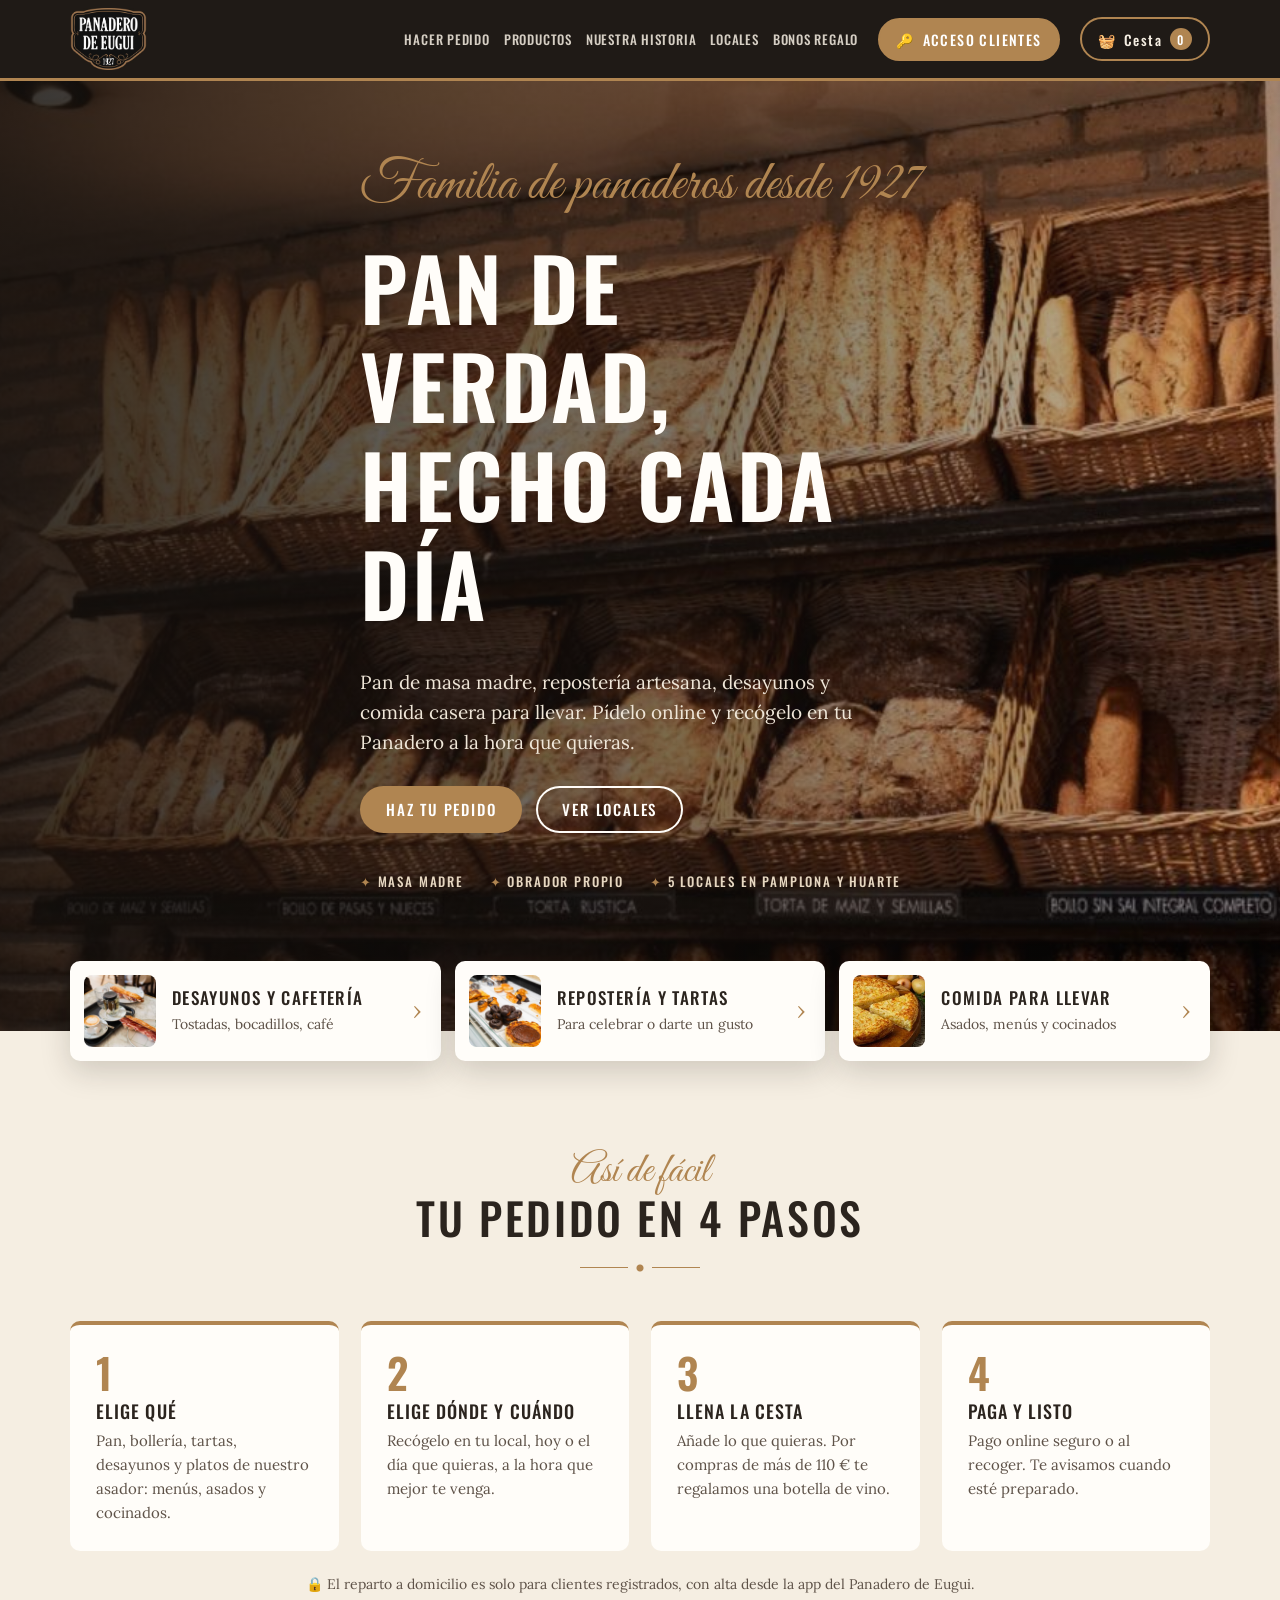
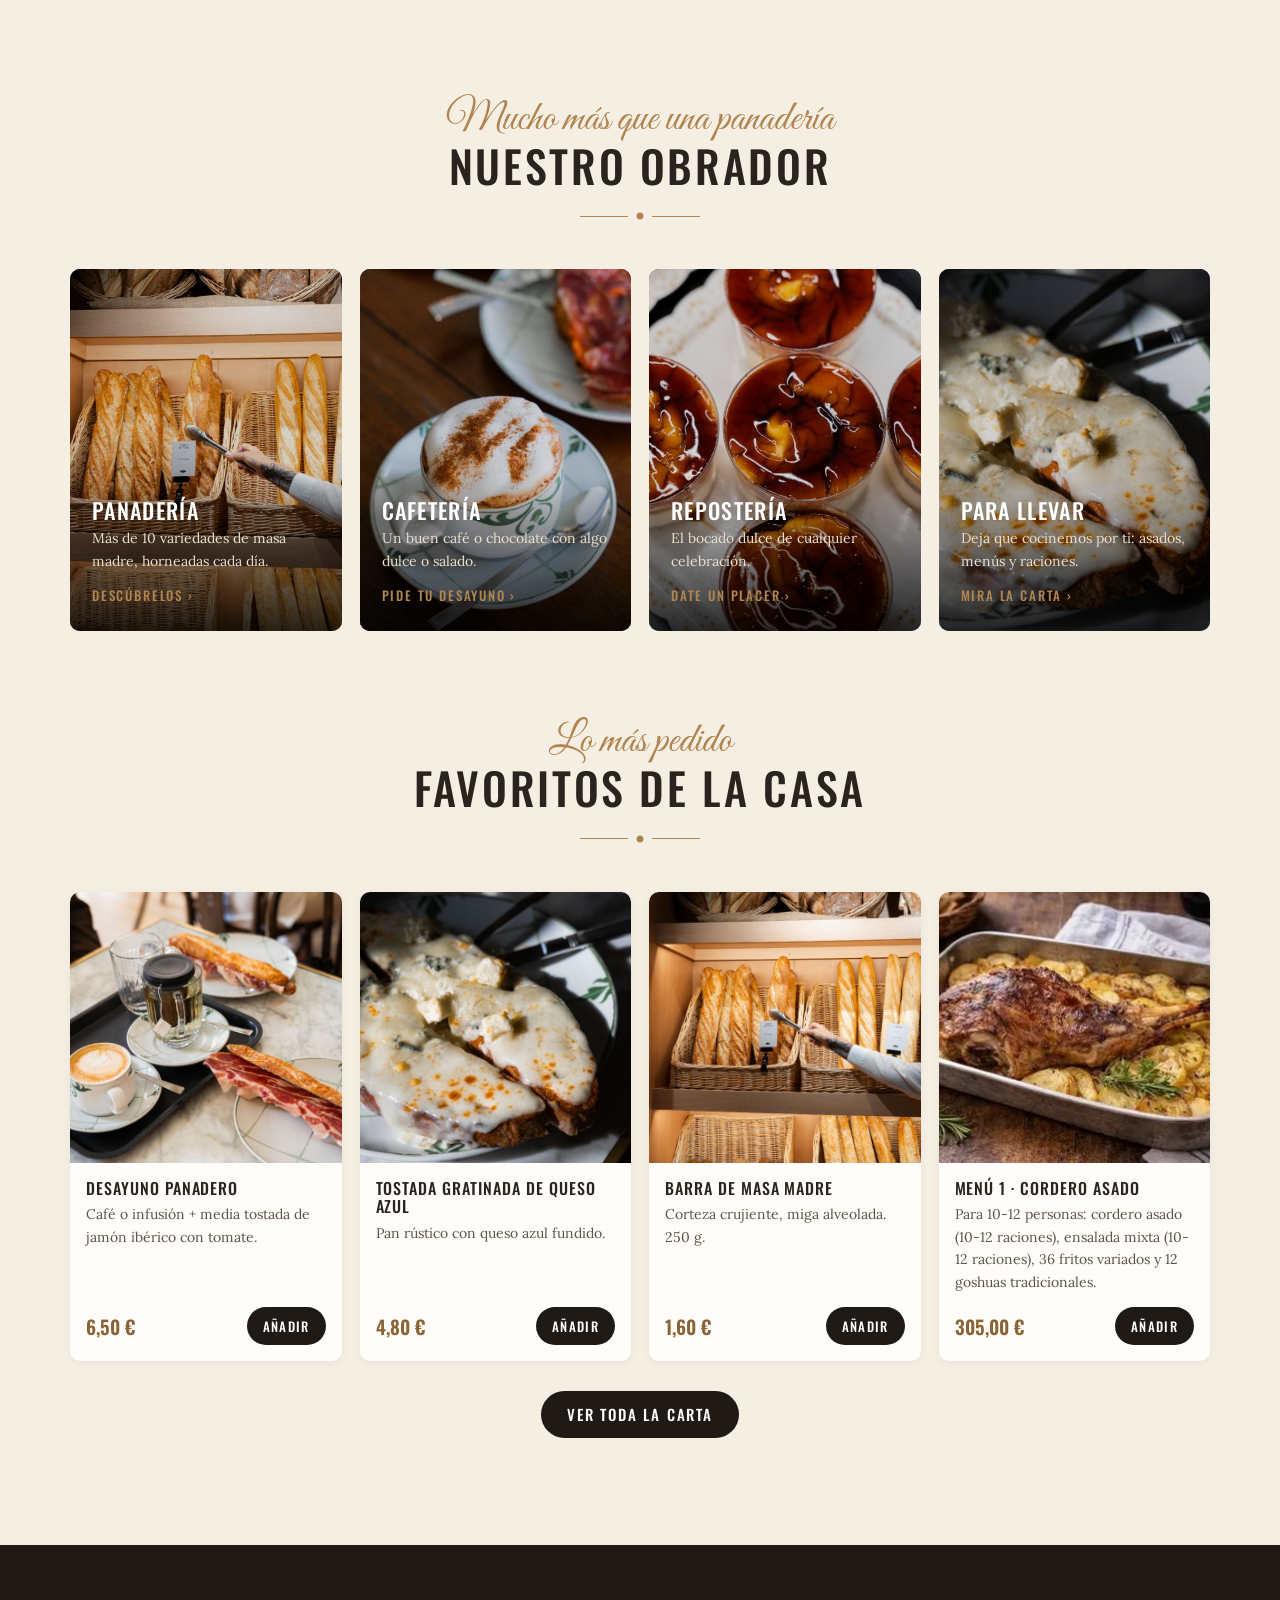
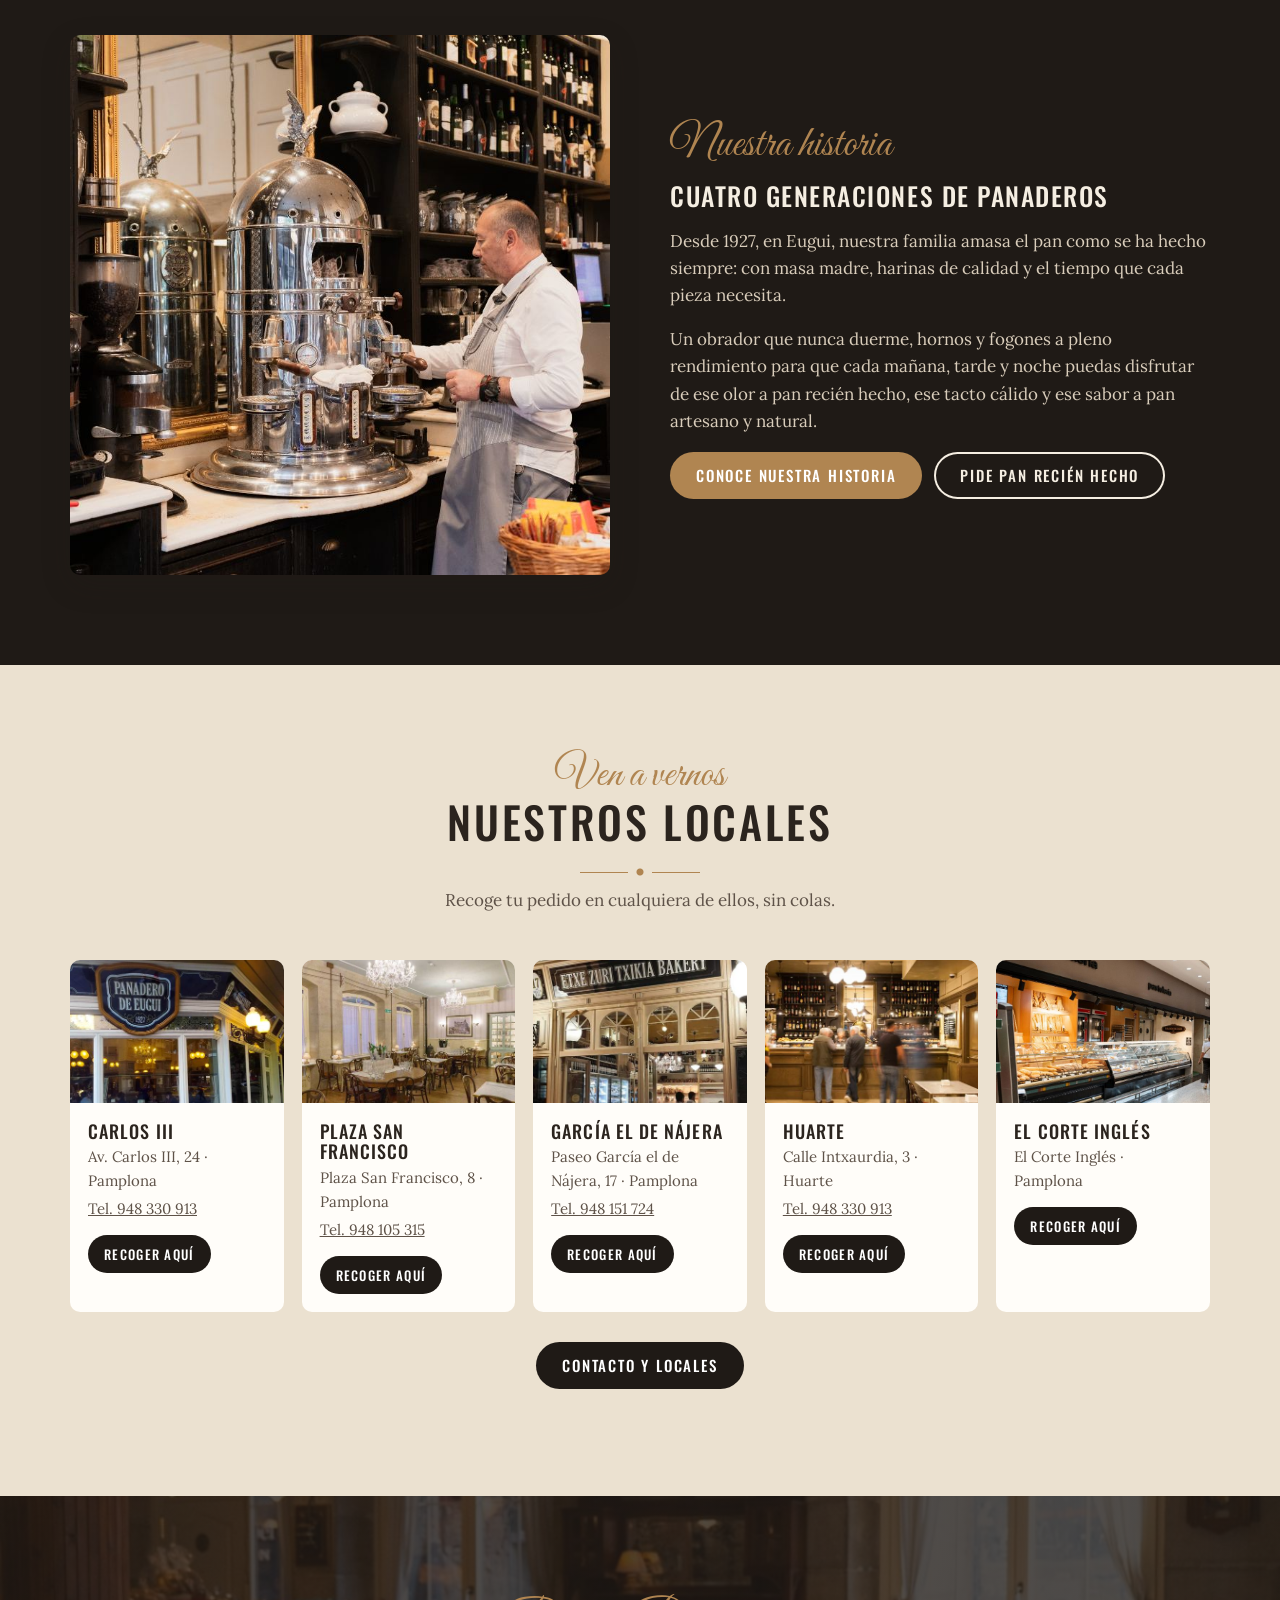
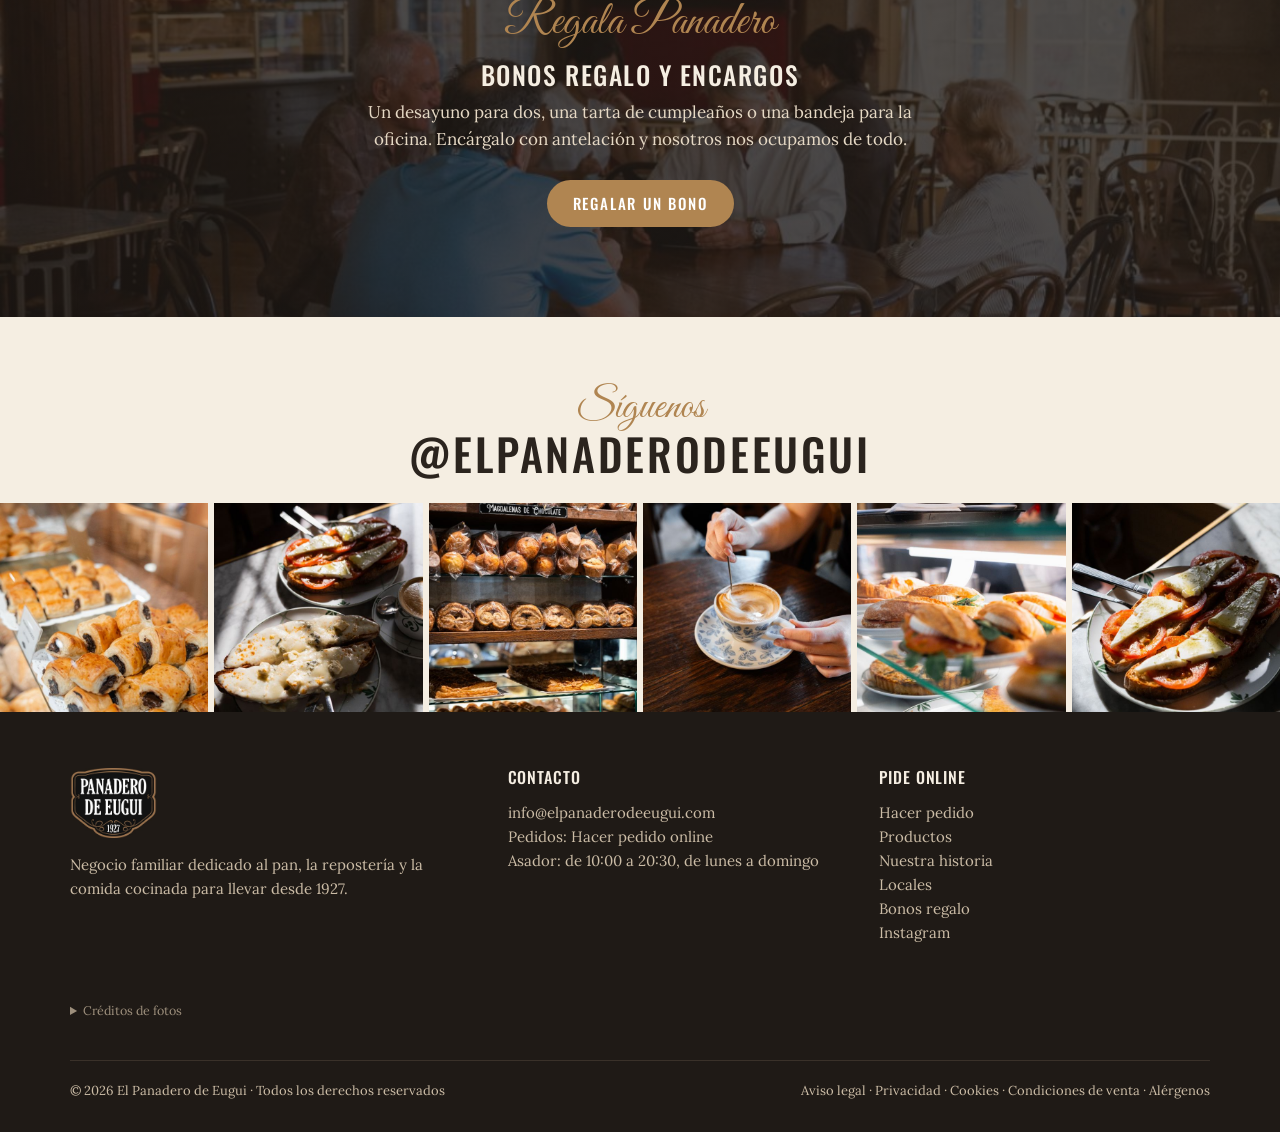
==== commit 543615dd: "Add files via upload" ====
--- a/index.html
+++ b/index.html
@@ -5,7 +5,7 @@
 <meta name="viewport" content="width=device-width,initial-scale=1">
 <title>Panadero de Eugui · Familia de panaderos desde 1927</title>
 <meta name="description" content="Pan de masa madre, repostería, cafetería y comida para llevar en Pamplona y Huarte. Haz tu pedido online y recógelo en tu tienda.">
-<link rel="stylesheet" href="fuentes.css?v=20261023b">
+<link rel="stylesheet" href="fuentes.css?v=20261023c">
 <style>
 :root{
   --negro:#1f1a16; --negro-2:#2a231d; --oro:#b08551; --oro-osc:#8a6436;
@@ -415,10 +415,10 @@
   <section class="v-cab" style="padding:0"><img data-img="hero-pan" alt=""><div class="wrap"><a class="volver" href="#">← Inicio</a><h1>Productos</h1><span class="script">Mucho más que una panadería</span></div></section>
   <section class="v-cuerpo"><div class="wrap">
     <div class="tarjetas">
-      <article class="tarj"><img data-img="barras" alt="Barras de pan artesano en cestas de mimbre"><div class="c"><h3>Panadería</h3><p>Escoja entre nuestra oferta de panes siempre recién horneados.</p><div class="acc"><a class="add" href="#panaderia">Descúbralos</a><a class="add" href="pedidos.html?v=20261023b#pan" style="background:var(--oro)">Pedir</a></div></div></article>
-      <article class="tarj"><img data-img="capuchino" alt="Capuchino con canela"><div class="c"><h3>Cafetería</h3><p>Disfrute de un buen café o chocolate y acompáñelo con una de nuestras propuestas de dulces o salados.</p><div class="acc"><a class="add" href="#cafeteria">Visítenos</a><a class="add" href="pedidos.html?v=20261023b#desayunos" style="background:var(--oro)">Pedir</a></div></div></article>
-      <article class="tarj"><img data-img="cuajadas" alt="Postres caramelizados"><div class="c"><h3>Repostería</h3><p>El bocado dulce de cualquier celebración o, simplemente, porque le apetece.</p><div class="acc"><a class="add" href="#reposteria">Dése un placer</a><a class="add" href="pedidos.html?v=20261023b#reposteria" style="background:var(--oro)">Pedir</a></div></div></article>
-      <article class="tarj"><img data-img="pollo-asado" alt="Pollo asado"><div class="c"><h3>Comida para llevar</h3><p>Deje que nosotros le preparemos la comida. Dejará de cocinar.</p><div class="acc"><a class="add" href="#comida-para-llevar">Mire nuestra carta</a><a class="add" href="pedidos.html?v=20261023b#llevar" style="background:var(--oro)">Pedir</a></div></div></article>
+      <article class="tarj"><img data-img="barras" alt="Barras de pan artesano en cestas de mimbre"><div class="c"><h3>Panadería</h3><p>Escoja entre nuestra oferta de panes siempre recién horneados.</p><div class="acc"><a class="add" href="#panaderia">Descúbralos</a><a class="add" href="pedidos.html?v=20261023c#pan" style="background:var(--oro)">Pedir</a></div></div></article>
+      <article class="tarj"><img data-img="capuchino" alt="Capuchino con canela"><div class="c"><h3>Cafetería</h3><p>Disfrute de un buen café o chocolate y acompáñelo con una de nuestras propuestas de dulces o salados.</p><div class="acc"><a class="add" href="#cafeteria">Visítenos</a><a class="add" href="pedidos.html?v=20261023c#desayunos" style="background:var(--oro)">Pedir</a></div></div></article>
+      <article class="tarj"><img data-img="cuajadas" alt="Postres caramelizados"><div class="c"><h3>Repostería</h3><p>El bocado dulce de cualquier celebración o, simplemente, porque le apetece.</p><div class="acc"><a class="add" href="#reposteria">Dése un placer</a><a class="add" href="pedidos.html?v=20261023c#reposteria" style="background:var(--oro)">Pedir</a></div></div></article>
+      <article class="tarj"><img data-img="pollo-asado" alt="Pollo asado"><div class="c"><h3>Comida para llevar</h3><p>Deje que nosotros le preparemos la comida. Dejará de cocinar.</p><div class="acc"><a class="add" href="#comida-para-llevar">Mire nuestra carta</a><a class="add" href="pedidos.html?v=20261023c#llevar" style="background:var(--oro)">Pedir</a></div></div></article>
     </div>
   </div></section>
 </div>
@@ -438,7 +438,7 @@
       <div><h2>Suave, crujiente y siempre recién hecho</h2>
         <p>El Panadero de Eugui dispone de una variedad de panes hidratados, elaborados cuidadosamente uno a uno, mediante un proceso artesano.</p>
         <p>Más de 10 variedades de pan hechos a partir de masa madre, que elaboramos cuidadosamente todos los días mediante un proceso artesano.</p>
-        <div class="v-ctas"><a class="btn" href="pedidos.html?v=20261023b#pan">Pide tu pan</a><a class="btn sec" href="#productos">Ver otros productos</a></div></div>
+        <div class="v-ctas"><a class="btn" href="pedidos.html?v=20261023c#pan">Pide tu pan</a><a class="btn sec" href="#productos">Ver otros productos</a></div></div>
     </div>
   </div></section>
 </div>
@@ -459,7 +459,7 @@
       <div><span class="script">Oler, escuchar y sentir.</span><h2>Un lugar donde activar los sentidos, un espacio para compartir momentos</h2>
         <p>Disfrutar de una rica taza de café natural recién tostado, chocolate, té, elaborados de manera natural, para degustar como prefieras, con algo dulce o quizá hoy algo salado, solo o en compañía, con la prensa del día o un buen libro.</p>
         <p>Hace muchos años que en El Panadero de Eugui creamos un espacio pensado y diseñado para disfrutar de cada instante, como prefieras.</p>
-        <div class="v-ctas"><a class="btn" href="pedidos.html?v=20261023b#desayunos">Pide tu desayuno</a><a class="btn sec" href="#contacto-locales">Visítenos</a></div></div>
+        <div class="v-ctas"><a class="btn" href="pedidos.html?v=20261023c#desayunos">Pide tu desayuno</a><a class="btn sec" href="#contacto-locales">Visítenos</a></div></div>
     </div>
     <div class="galeria"><img data-img="bocadillos" alt="Bocadillos"><img data-img="tostadas" alt="Tostadas con café"><img data-img="desayuno-jamon" alt="Desayuno con jamón"></div>
   </div></section>
@@ -474,7 +474,7 @@
         <p>La vida son momentos, y queremos que los que viváis junto a nosotros sean los más dulces y deliciosos.</p>
         <p>Toda nuestra repostería se elabora con materias primas de primera calidad. Mantequillas y natas, chocolate y cacao en la cantidad justa y con el trato y horneado más artesanal.</p>
         <p>Nuestros obradores seleccionan los mejores ingredientes, buscan la mejor proporción de los mismos y crean con sus manos, pasteles, pastas, chocolates, dulces, tartas… exquisitos.</p>
-        <div class="v-ctas"><a class="btn" href="pedidos.html?v=20261023b#reposteria">Encarga tu tarta</a><a class="btn sec" href="pedidos.html?v=20261023b#bolleria">Bollería</a></div></div>
+        <div class="v-ctas"><a class="btn" href="pedidos.html?v=20261023c#reposteria">Encarga tu tarta</a><a class="btn sec" href="pedidos.html?v=20261023c#bolleria">Bollería</a></div></div>
       <img data-img="cuajadas" alt="Postres caramelizados vistos desde arriba">
     </div>
     <div class="galeria"><img data-img="napolitanas" alt="Napolitanas de chocolate"><img data-img="magdalenas" alt="Magdalenas y palmeras"><img data-img="vitrina-dulces" alt="Vitrina de dulces"></div>
@@ -504,7 +504,7 @@
     <div class="titulo"><span class="script">Nuestra carta</span><h2>Menús, asados y cocinados</h2><div class="adorno"></div><p>Por la compra superior a 110 €, les regalamos una botella de Pagos de Araiz roble 2018.</p></div>
     <div class="carta-res" id="cartaLlevar" style="color:var(--texto)"></div>
     <p style="text-align:center;margin-top:16px;font-size:14px" id="notaLlevar"></p>
-    <div class="v-ctas" style="justify-content:center"><a class="btn" href="pedidos.html?v=20261023b#llevar">Haz tu pedido ahora</a></div>
+    <div class="v-ctas" style="justify-content:center"><a class="btn" href="pedidos.html?v=20261023c#llevar">Haz tu pedido ahora</a></div>
   </div></section>
   <section class="v-cuerpo"><div class="wrap">
     <div class="titulo"><span class="script">Cocinamos con todo su sabor los productos de nuestra tierra</span><h2>Nuestros vinos 1927</h2><div class="adorno"></div></div>
@@ -542,7 +542,7 @@
       <figure><img data-img="hist-fermin" alt="Fermín Marticorena amasando"><figcaption>Fermín Marticorena continúa el trabajo de su abuelo y su padre.</figcaption></figure>
       <figure><img data-img="hist-casa-baltasar" alt="Casa Baltasar en el antiguo pueblo de Eugui" style="aspect-ratio:800/582;object-fit:cover"><figcaption>Casa Baltasar, casa natal de Javier Marticorena en el antiguo pueblo de Eugui, hoy anegada por las aguas del pantano.</figcaption></figure>
     </div>
-    <div class="v-ctas" style="justify-content:center;margin-top:40px"><a class="btn" href="pedidos.html?v=20261023b#pan">Pide pan recién hecho</a><a class="btn sec" href="#contacto-locales">Nuestros locales</a></div>
+    <div class="v-ctas" style="justify-content:center;margin-top:40px"><a class="btn" href="pedidos.html?v=20261023c#pan">Pide pan recién hecho</a><a class="btn sec" href="#contacto-locales">Nuestros locales</a></div>
   </div></section>
 </div>
 
@@ -550,7 +550,7 @@
 <div class="vista" id="v-contacto-locales" data-titulo="Contacto y locales">
   <section class="v-cab" style="padding:0"><img data-img="local-carlos3" alt=""><div class="wrap"><a class="volver" href="#">← Inicio</a><h1>Contacto / Locales</h1><span class="script">Venga a visitarnos a nuestros locales de Pamplona y Huarte</span></div></section>
   <section class="v-cuerpo"><div class="wrap">
-    <div class="contacto-cab"><p style="margin:0 0 4px">Correo</p><a href="mailto:info@elpanaderodeeugui.com">info@elpanaderodeeugui.com</a><p style="margin:14px 0 0">Pedidos: <a href="pedidos.html?v=20261023b">Hacer pedido online</a> · de 10:00 a 20:30, de lunes a domingo</p></div>
+    <div class="contacto-cab"><p style="margin:0 0 4px">Correo</p><a href="mailto:info@elpanaderodeeugui.com">info@elpanaderodeeugui.com</a><p style="margin:14px 0 0">Pedidos: <a href="pedidos.html?v=20261023c">Hacer pedido online</a> · de 10:00 a 20:30, de lunes a domingo</p></div>
     <div class="loc-grande" id="locsGrande"></div>
   </div></section>
 </div>
@@ -563,7 +563,7 @@
       <div><h2>Un detalle que sabe a pan recién hecho</h2>
         <p>Un desayuno para dos, una tarta de cumpleaños o una bandeja para la oficina. Encárgalo con antelación y nosotros nos ocupamos de todo.</p>
         <p>Los bonos se canjean en cualquiera de nuestros locales.</p>
-        <div class="v-ctas"><a class="btn" href="pedidos.html?v=20261023b#regalo">Regalar un bono</a><a class="btn sec" href="pedidos.html?v=20261023b#reposteria">Encargar una tarta</a></div></div>
+        <div class="v-ctas"><a class="btn" href="pedidos.html?v=20261023c#regalo">Regalar un bono</a><a class="btn sec" href="pedidos.html?v=20261023c#reposteria">Encargar una tarta</a></div></div>
       <img data-img="desayuno-jamon" alt="Desayuno con tostada de jamón y café">
     </div>
   </div></section>
@@ -578,29 +578,29 @@
     </div>
     <div>
       <h3>Contacto</h3>
-      <p><a href="mailto:info@elpanaderodeeugui.com">info@elpanaderodeeugui.com</a><br>Pedidos: <a href="pedidos.html?v=20261023b">Hacer pedido online</a><br>Asador: de 10:00 a 20:30, de lunes a domingo</p>
+      <p><a href="mailto:info@elpanaderodeeugui.com">info@elpanaderodeeugui.com</a><br>Pedidos: <a href="pedidos.html?v=20261023c">Hacer pedido online</a><br>Asador: de 10:00 a 20:30, de lunes a domingo</p>
     </div>
     <div>
       <h3>Pide online</h3>
-      <p><a href="pedidos.html?v=20261023b">Hacer pedido</a><br><a href="#productos">Productos</a><br><a href="#nuestra-historia">Nuestra historia</a><br><a href="#contacto-locales">Locales</a><br><a href="#bonos-regalo">Bonos regalo</a><br><a href="https://www.instagram.com/elpanaderodeeugui/" rel="noopener">Instagram</a></p>
+      <p><a href="pedidos.html?v=20261023c">Hacer pedido</a><br><a href="#productos">Productos</a><br><a href="#nuestra-historia">Nuestra historia</a><br><a href="#contacto-locales">Locales</a><br><a href="#bonos-regalo">Bonos regalo</a><br><a href="https://www.instagram.com/elpanaderodeeugui/" rel="noopener">Instagram</a></p>
     </div>
     <details style="grid-column:1/-1;font-size:12.5px;color:#9d8f7c"><summary style="cursor:pointer">Créditos de fotos</summary><p id="creditos" style="margin:8px 0 0"></p></details>
     <div class="legal"><span>© 2026 El Panadero de Eugui · Todos los derechos reservados</span><span><a href="legal.html#aviso-legal">Aviso legal</a> · <a href="legal.html#privacidad">Privacidad</a> · <a href="legal.html#cookies">Cookies</a> · <a href="legal.html#condiciones">Condiciones de venta</a> · <a href="legal.html#alergenos">Alérgenos</a></span></div>
   </div>
 </footer>
 
-<script src="imagenes.js?v=20261023b"></script>
-<script src="carta.js?v=20261023b"></script>
-<script src="clientes.js?v=20261023b"></script>
+<script src="imagenes.js?v=20261023c"></script>
+<script src="carta.js?v=20261023c"></script>
+<script src="clientes.js?v=20261023c"></script>
 <script>document.querySelectorAll('[data-img]').forEach(i=>i.src=IMG[i.dataset.img]);document.querySelectorAll('[data-bg]').forEach(e=>e.style.setProperty('--bg','url('+IMG[e.dataset.bg]+')'));</script>
 <script>
-/* Portada: los botones de pedido llevan a pedidos.html?v=20261023b, cada uno a su sección de la carta */
+/* Portada: los botones de pedido llevan a pedidos.html?v=20261023c, cada uno a su sección de la carta */
 const $ = id => document.getElementById(id);
 function toggleMenu(b){const m=$('menu');m.classList.toggle('on');b.setAttribute('aria-expanded',m.classList.contains('on'))}
 function irInicio(){scrollTo(0,0)}
 function irSeccion(id){$('menu').classList.remove('on');$(id).scrollIntoView()}
-function abrirPedido(cat){ location.href = 'pedidos.html?v=20261023b' + (cat ? '#'+cat : ''); }
-function abrirCarrito(){ location.href = 'pedidos.html?v=20261023b#cesta'; }
+function abrirPedido(cat){ location.href = 'pedidos.html?v=20261023c' + (cat ? '#'+cat : ''); }
+function abrirCarrito(){ location.href = 'pedidos.html?v=20261023c#cesta'; }
 
 function tarjeta(p){
   let pie;
@@ -613,12 +613,12 @@
 }
 function pintarDestacados(){ $('destacados').innerHTML = PRODUCTOS.filter(p=>p.top).slice(0,4).map(tarjeta).join(''); }
 function pintarLocales(){
-  $('locs').innerHTML = LOCALES.map(l=>`<article class="loc"><img src="${img(l.img)}" alt="Local de ${esc(l.nombre)}" loading="lazy"><div class="c"><h3>${esc(l.nombre)}</h3><p>${esc(l.dir)}</p>${l.tel?`<p><a href="tel:+34${l.tel.replace(/\s/g,'')}">Tel. ${l.tel}</a></p>`:''}<a class="add" style="margin-top:10px;display:inline-block;text-decoration:none" href="pedidos.html?v=20261023b&local=${l.id}">Recoger aquí</a></div></article>`).join('');
+  $('locs').innerHTML = LOCALES.map(l=>`<article class="loc"><img src="${img(l.img)}" alt="Local de ${esc(l.nombre)}" loading="lazy"><div class="c"><h3>${esc(l.nombre)}</h3><p>${esc(l.dir)}</p>${l.tel?`<p><a href="tel:+34${l.tel.replace(/\s/g,'')}">Tel. ${l.tel}</a></p>`:''}<a class="add" style="margin-top:10px;display:inline-block;text-decoration:none" href="pedidos.html?v=20261023c&local=${l.id}">Recoger aquí</a></div></article>`).join('');
 }
 function pintarCesta(){ $('nCesta').textContent = nCesta(); }
 function mod(id,d){ sumar(id,d); pintarDestacados(); pintarCesta(); }
 
-cargaLista.then(()=>{ pintarDestacados(); pintarLocales(); pintarCesta(); pintarCartaLlevar(); pintarLocalesGrande(); });
+(typeof cargaLista!=="undefined"?cargaLista:Promise.resolve()).then(()=>{ pintarDestacados(); pintarLocales(); pintarCesta(); pintarCartaLlevar(); pintarLocalesGrande(); });
 
 /* ---------- Páginas interiores dentro de la portada (#nuestra-historia, #productos…) ---------- */
 const VISTAS=['productos','panaderia','cafeteria','reposteria','comida-para-llevar','nuestra-historia','contacto-locales','bonos-regalo'];
@@ -642,7 +642,7 @@
   $('notaLlevar').textContent='(*) '+NOTAS_LLEVAR;
 }
 function pintarLocalesGrande(){
-  $('locsGrande').innerHTML=LOCALES.map(l=>`<article><img src="${img(l.img)}" alt="Local de ${esc(l.nombre)}" loading="lazy"><div class="c"><h3>${esc(l.nombre)}</h3><p>${esc(l.dir)}</p>${l.tel?`<p><a href="tel:+34${l.tel.replace(/\s/g,'')}">Tel. ${l.tel}</a></p>`:''}<div class="acc" style="display:flex;gap:8px;flex-wrap:wrap;margin-top:10px"><a class="add" href="https://www.google.com/maps/search/?api=1&query=${encodeURIComponent('Panadero de Eugui '+l.dir)}" target="_blank" rel="noopener">Cómo llegar</a><a class="add" style="background:var(--oro)" href="pedidos.html?v=20261023b&local=${l.id}">Recoger aquí</a></div></div></article>`).join('');
+  $('locsGrande').innerHTML=LOCALES.map(l=>`<article><img src="${img(l.img)}" alt="Local de ${esc(l.nombre)}" loading="lazy"><div class="c"><h3>${esc(l.nombre)}</h3><p>${esc(l.dir)}</p>${l.tel?`<p><a href="tel:+34${l.tel.replace(/\s/g,'')}">Tel. ${l.tel}</a></p>`:''}<div class="acc" style="display:flex;gap:8px;flex-wrap:wrap;margin-top:10px"><a class="add" href="https://www.google.com/maps/search/?api=1&query=${encodeURIComponent('Panadero de Eugui '+l.dir)}" target="_blank" rel="noopener">Cómo llegar</a><a class="add" style="background:var(--oro)" href="pedidos.html?v=20261023c&local=${l.id}">Recoger aquí</a></div></div></article>`).join('');
 }
 rutear();
 $('creditos').textContent=CREDITOS_FOTOS;
